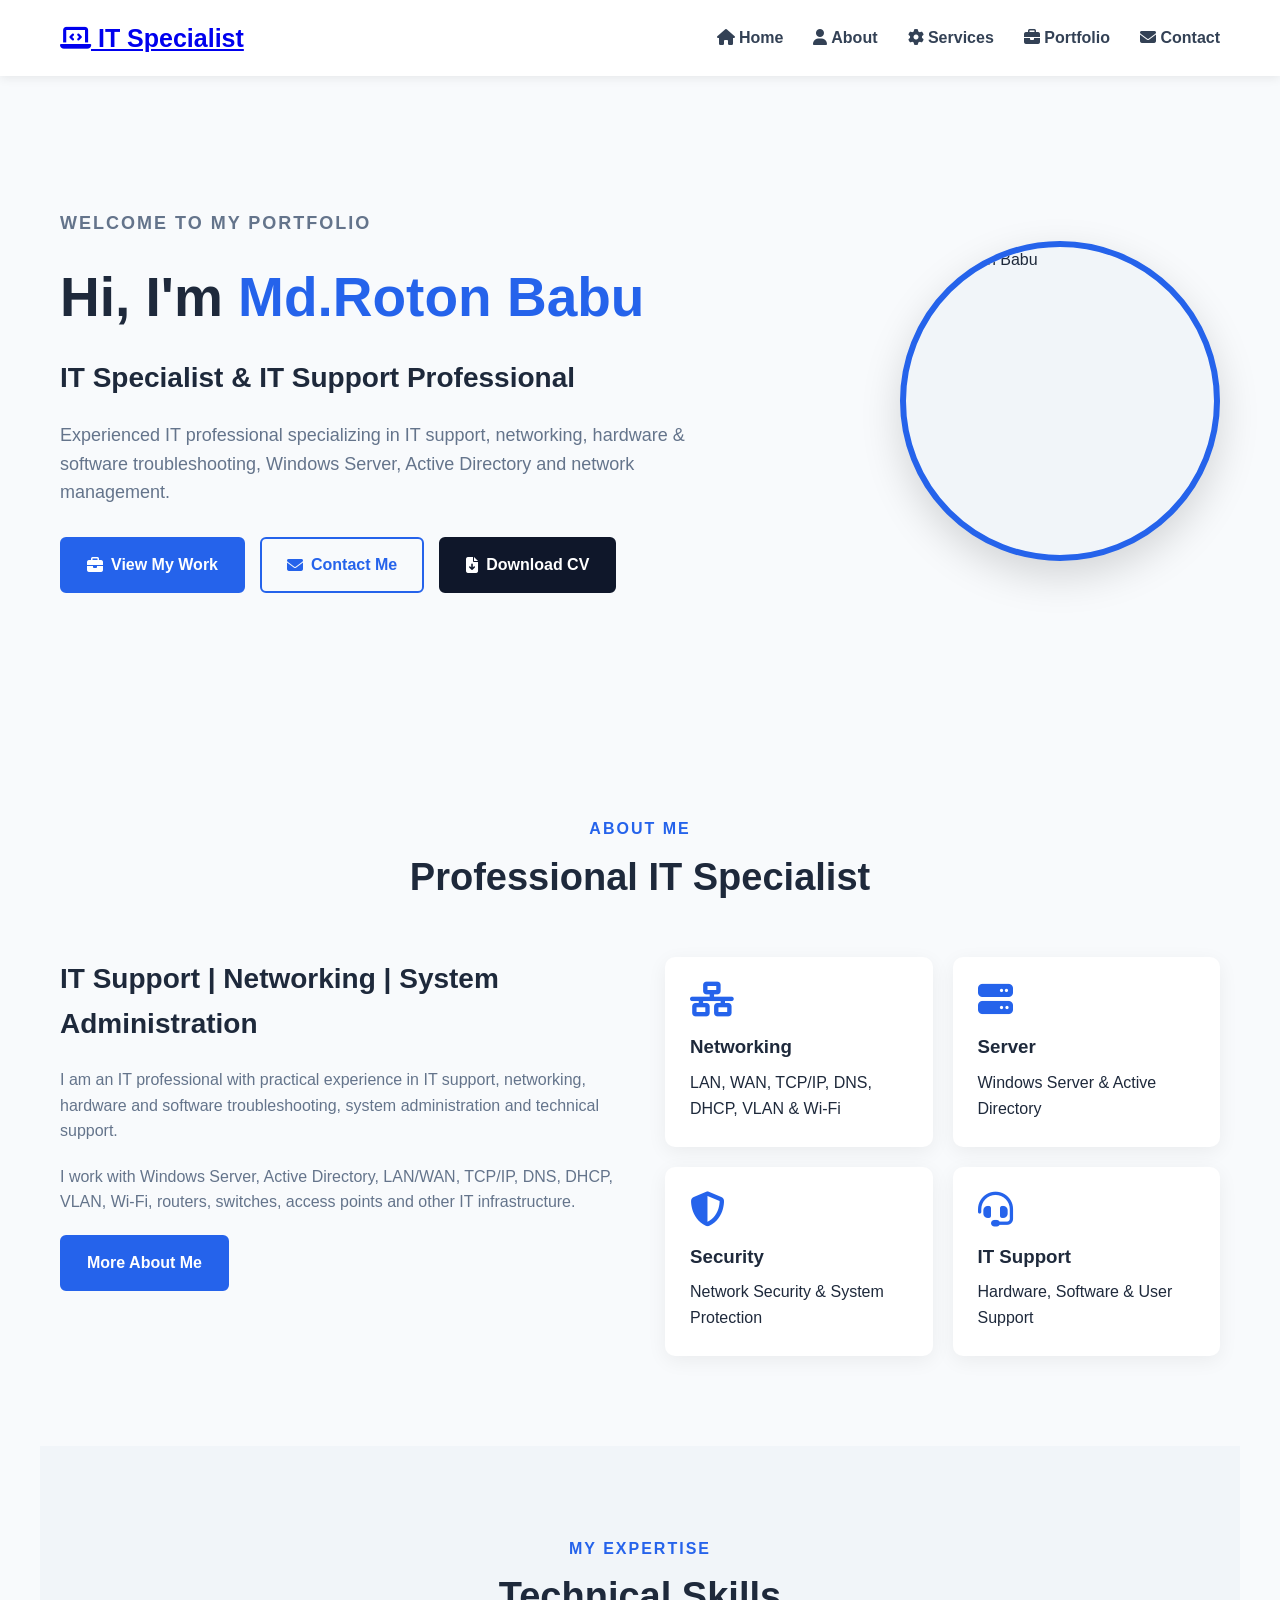
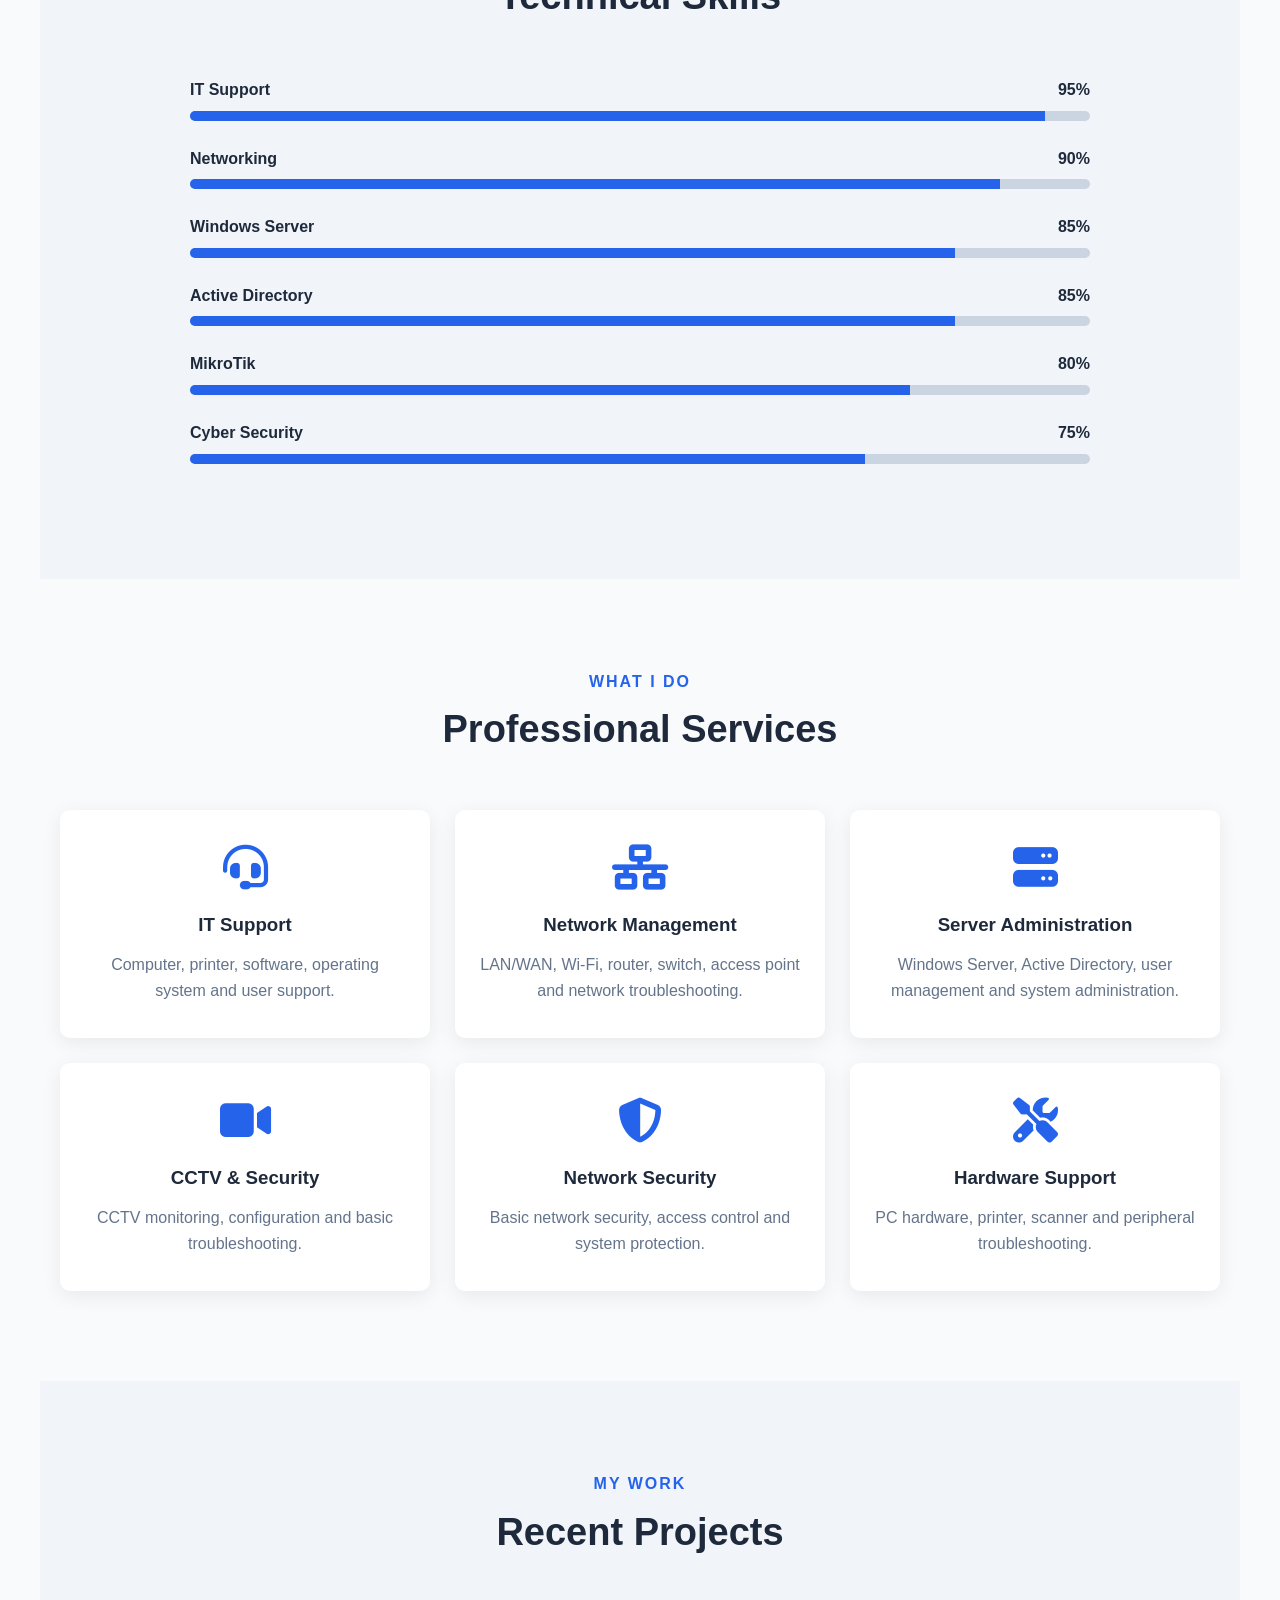
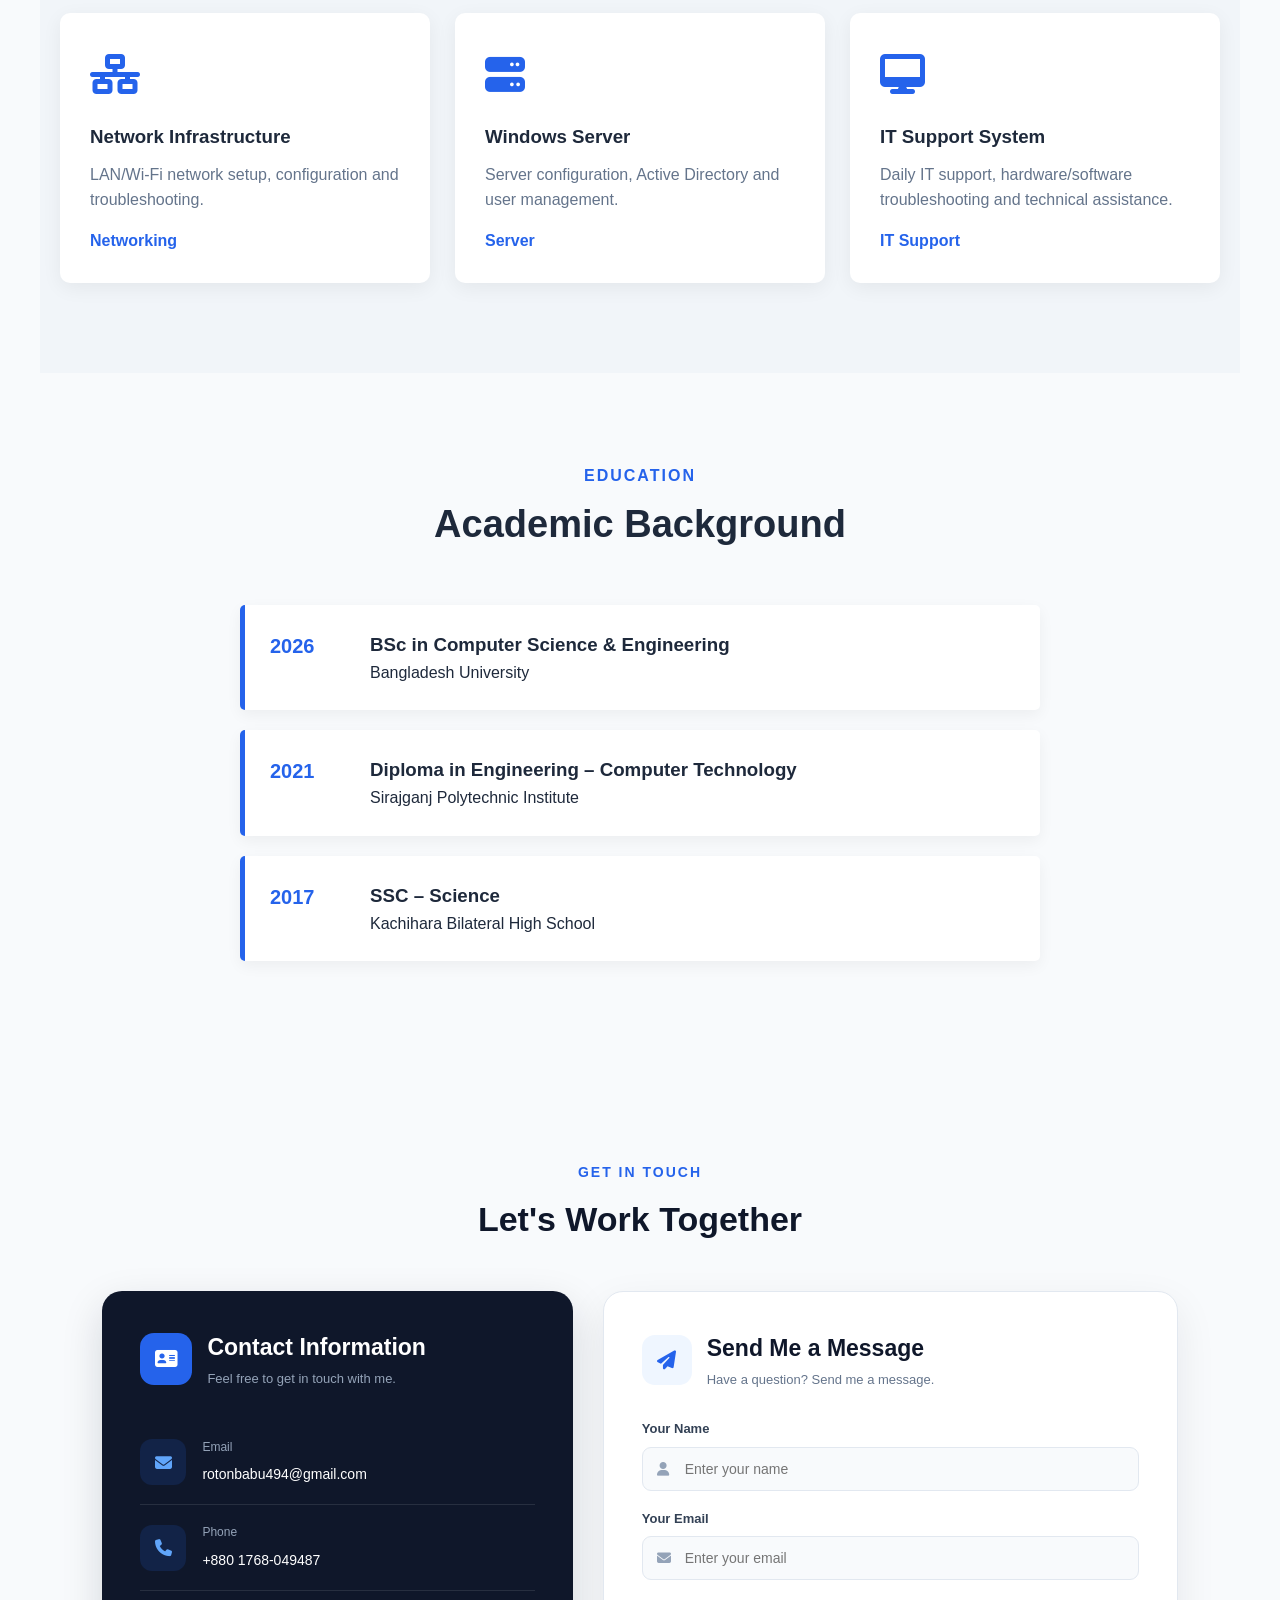
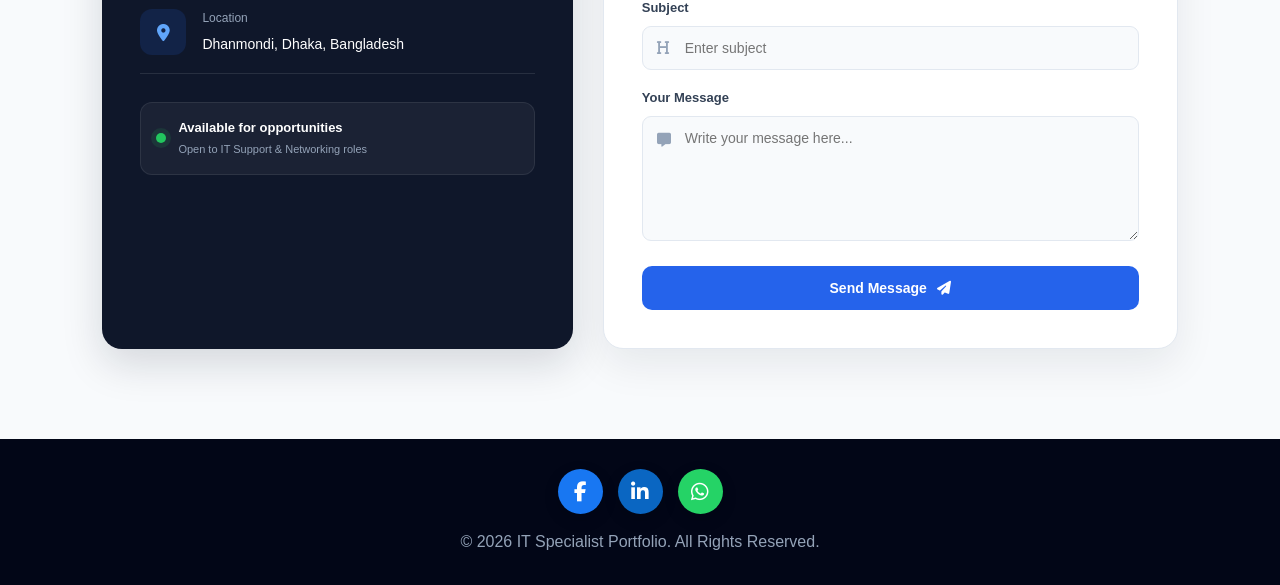
==== index.html @ 45f17847 "Add files via upload" ====
<!DOCTYPE html>
<html lang="en">
<head>
    <meta charset="UTF-8">
    <meta name="viewport" content="width=device-width, initial-scale=1.0">

    <title>IT Specialist | IT Support & Network Professional</title>

    <link rel="stylesheet" href="style.css">

    <link rel="stylesheet"
          href="https://cdnjs.cloudflare.com/ajax/libs/font-awesome/6.5.2/css/all.min.css">
</head>

<body>

<!-- ================= HEADER ================= -->
<!-- ================= NAVBAR ================= -->

<header class="header">

    <nav class="navbar">

        <!-- Logo -->
        <div class="logo">
            <a href="index.html">
                <i class="fa-solid fa-laptop-code"></i>
                IT Specialist
            </a>
        </div>


        <!-- Mobile Menu Icon -->
        <div class="menu-icon">
            <i class="fa-solid fa-bars"></i>
        </div>


        <!-- Navigation Menu -->
        <ul class="nav-links">

            <!-- Home -->
            <li>
                <a href="index.html">
                    <i class="fa-solid fa-house"></i>
                    Home
                </a>
            </li>


            <!-- About -->
            <li>
                <a href="about.html">
                    <i class="fa-solid fa-user"></i>
                    About
                </a>
            </li>


            <!-- Services -->
            <li>
                <a href="services.html">
                    <i class="fa-solid fa-gear"></i>
                    Services
                </a>
            </li>


            <!-- Portfolio -->
            <li>
                <a href="portfolio.html">
                    <i class="fa-solid fa-briefcase"></i>
                    Portfolio
                </a>
            </li>


            <!-- ⭐ CONTACT — এই জায়গায় বসবে ⭐ -->
            <li>
                <a href="contact.html">
                    <i class="fa-solid fa-envelope"></i>
                    Contact
                </a>
            </li>

        </ul>

    </nav>

</header>

<!-- ================= HERO ================= -->

<section class="hero">

    <div class="hero-content">

        <p class="small-title">WELCOME TO MY PORTFOLIO</p>

        <h1>
            Hi, I'm <span>Md.Roton Babu</span>
        </h1>

        <h2>IT Specialist & IT Support Professional</h2>

        <p>
            Experienced IT professional specializing in IT support,
            networking, hardware & software troubleshooting,
            Windows Server, Active Directory and network management.
        </p>

    
<div class="hero-buttons">

    <!-- View Work -->
    <a href="portfolio.html" class="btn">
        <i class="fa-solid fa-briefcase"></i>
        View My Work
    </a>

    <!-- Contact -->
    <a href="contact.html" class="btn btn-outline">
        <i class="fa-solid fa-envelope"></i>
        Contact Me
    </a>

    <!-- Download CV -->
    <a href="Roton-Babu-CV.pdf"
       class="btn cv-btn"
       download>
        <i class="fa-solid fa-file-arrow-down"></i>
        Download CV
    </a>

</div>


    </div>


    <div class="hero-image">

    <div class="profile-circle">

        <img src="images/profile.jpg"
             alt="Md. Roton Babu">

    </div>

</div>

</section>


<!-- ================= ABOUT ================= -->

<section class="section">

    <div class="section-title">
        <p>ABOUT ME</p>
        <h2>Professional IT Specialist</h2>
    </div>


    <div class="about-container">

        <div class="about-text">

            <h3>IT Support | Networking | System Administration</h3>

            <p>
                I am an IT professional with practical experience in
                IT support, networking, hardware and software
                troubleshooting, system administration and technical
                support.
            </p>

            <p>
                I work with Windows Server, Active Directory,
                LAN/WAN, TCP/IP, DNS, DHCP, VLAN, Wi-Fi,
                routers, switches, access points and other IT
                infrastructure.
            </p>

            <a href="about.html" class="btn">
                More About Me
            </a>

        </div>


        <div class="about-cards">

            <div class="info-card">
                <i class="fas fa-network-wired"></i>
                <h3>Networking</h3>
                <p>LAN, WAN, TCP/IP, DNS, DHCP, VLAN & Wi-Fi</p>
            </div>

            <div class="info-card">
                <i class="fas fa-server"></i>
                <h3>Server</h3>
                <p>Windows Server & Active Directory</p>
            </div>

            <div class="info-card">
                <i class="fas fa-shield-halved"></i>
                <h3>Security</h3>
                <p>Network Security & System Protection</p>
            </div>

            <div class="info-card">
                <i class="fas fa-headset"></i>
                <h3>IT Support</h3>
                <p>Hardware, Software & User Support</p>
            </div>

        </div>

    </div>

</section>


<!-- ================= SKILLS ================= -->

<section class="section skills-section">

    <div class="section-title">
        <p>MY EXPERTISE</p>
        <h2>Technical Skills</h2>
    </div>


    <div class="skills-container">

        <div class="skill">
            <div class="skill-title">
                <span>IT Support</span>
                <span>95%</span>
            </div>

            <div class="skill-bar">
                <div class="skill-progress" style="width:95%"></div>
            </div>
        </div>


        <div class="skill">
            <div class="skill-title">
                <span>Networking</span>
                <span>90%</span>
            </div>

            <div class="skill-bar">
                <div class="skill-progress" style="width:90%"></div>
            </div>
        </div>


        <div class="skill">
            <div class="skill-title">
                <span>Windows Server</span>
                <span>85%</span>
            </div>

            <div class="skill-bar">
                <div class="skill-progress" style="width:85%"></div>
            </div>
        </div>


        <div class="skill">
            <div class="skill-title">
                <span>Active Directory</span>
                <span>85%</span>
            </div>

            <div class="skill-bar">
                <div class="skill-progress" style="width:85%"></div>
            </div>
        </div>


        <div class="skill">
            <div class="skill-title">
                <span>MikroTik</span>
                <span>80%</span>
            </div>

            <div class="skill-bar">
                <div class="skill-progress" style="width:80%"></div>
            </div>
        </div>


        <div class="skill">
            <div class="skill-title">
                <span>Cyber Security</span>
                <span>75%</span>
            </div>

            <div class="skill-bar">
                <div class="skill-progress" style="width:75%"></div>
            </div>
        </div>

    </div>

</section>


<!-- ================= SERVICES ================= -->

<section class="section">

    <div class="section-title">
        <p>WHAT I DO</p>
        <h2>Professional Services</h2>
    </div>


    <div class="services-grid">

        <div class="service-card">

            <i class="fas fa-headset"></i>

            <h3>IT Support</h3>

            <p>
                Computer, printer, software, operating system
                and user support.
            </p>

        </div>


        <div class="service-card">

            <i class="fas fa-network-wired"></i>

            <h3>Network Management</h3>

            <p>
                LAN/WAN, Wi-Fi, router, switch, access point
                and network troubleshooting.
            </p>

        </div>


        <div class="service-card">

            <i class="fas fa-server"></i>

            <h3>Server Administration</h3>

            <p>
                Windows Server, Active Directory, user
                management and system administration.
            </p>

        </div>


        <div class="service-card">

            <i class="fas fa-video"></i>

            <h3>CCTV & Security</h3>

            <p>
                CCTV monitoring, configuration and basic
                troubleshooting.
            </p>

        </div>


        <div class="service-card">

            <i class="fas fa-shield-halved"></i>

            <h3>Network Security</h3>

            <p>
                Basic network security, access control and
                system protection.
            </p>

        </div>


        <div class="service-card">

            <i class="fas fa-tools"></i>

            <h3>Hardware Support</h3>

            <p>
                PC hardware, printer, scanner and peripheral
                troubleshooting.
            </p>

        </div>

    </div>

</section>


<!-- ================= PROJECTS ================= -->

<section class="section project-section">

    <div class="section-title">
        <p>MY WORK</p>
        <h2>Recent Projects</h2>
    </div>


    <div class="project-grid">

        <div class="project-card">

            <div class="project-icon">
                <i class="fas fa-network-wired"></i>
            </div>

            <h3>Network Infrastructure</h3>

            <p>
                LAN/Wi-Fi network setup, configuration and
                troubleshooting.
            </p>

            <span>Networking</span>

        </div>


        <div class="project-card">

            <div class="project-icon">
                <i class="fas fa-server"></i>
            </div>

            <h3>Windows Server</h3>

            <p>
                Server configuration, Active Directory and
                user management.
            </p>

            <span>Server</span>

        </div>


        <div class="project-card">

            <div class="project-icon">
                <i class="fas fa-desktop"></i>
            </div>

            <h3>IT Support System</h3>

            <p>
                Daily IT support, hardware/software troubleshooting
                and technical assistance.
            </p>

            <span>IT Support</span>

        </div>

    </div>

</section>


<!-- ================= EDUCATION ================= -->

<section class="section">

    <div class="section-title">
        <p>EDUCATION</p>
        <h2>Academic Background</h2>
    </div>


    <div class="education">

        <div class="education-item">

            <div class="education-year">
                2026
            </div>

            <div>
                <h3>BSc in Computer Science & Engineering</h3>

                <p>
                    Bangladesh University
                </p>
            </div>

        </div>


        <div class="education-item">

            <div class="education-year">
                2021
            </div>

            <div>
                <h3>Diploma in Engineering – Computer Technology</h3>

                <p>
                    Sirajganj Polytechnic Institute
                </p>

            </div>

        </div>


        <div class="education-item">

            <div class="education-year">
                2017
            </div>

            <div>

                <h3>SSC – Science</h3>

                <p>
                    Kachihara Bilateral High School
                </p>

            </div>

        </div>

    </div>

</section>


<!-- ================= CONTACT ================= -->

<section class="contact-section" id="contact">

    <div class="section-title">
        <p>GET IN TOUCH</p>
        <h2>Let's Work Together</h2>
    </div>


    <div class="contact-container">


        <!-- ================= CONTACT INFORMATION ================= -->

        <div class="contact-info">

            <div class="contact-heading">
                <span class="contact-badge">
                    <i class="fas fa-address-card"></i>
                </span>

                <div>
                    <h3>Contact Information</h3>
                    <p>Feel free to get in touch with me.</p>
                </div>
            </div>


            <!-- Email -->

            <div class="contact-item">

                <div class="contact-icon">
                    <i class="fas fa-envelope"></i>
                </div>

                <div class="contact-details">
                    <span>Email</span>

                    <a href="mailto:rotonbabu494@gmail.com">
                        rotonbabu494@gmail.com
                    </a>
                </div>

            </div>


            <!-- Phone -->

            <div class="contact-item">

                <div class="contact-icon">
                    <i class="fas fa-phone"></i>
                </div>

                <div class="contact-details">
                    <span>Phone</span>

                    <a href="tel:+8801768049487">
                        +880 1768-049487
                    </a>
                </div>

            </div>


            <!-- Location -->

            <div class="contact-item">

                <div class="contact-icon">
                    <i class="fas fa-location-dot"></i>
                </div>

                <div class="contact-details">
                    <span>Location</span>

                    <p>Dhanmondi, Dhaka, Bangladesh</p>
                </div>

            </div>


            <!-- Availability -->

            <div class="availability">

                <span class="status-dot"></span>

                <div>
                    <strong>Available for opportunities</strong>
                    <p>Open to IT Support & Networking roles</p>
                </div>

            </div>

        </div>



        <!-- ================= SEND MESSAGE ================= -->

        <form class="contact-form">

            <div class="form-heading">

                <span class="form-icon">
                    <i class="fas fa-paper-plane"></i>
                </span>

                <div>
                    <h3>Send Me a Message</h3>
                    <p>Have a question? Send me a message.</p>
                </div>

            </div>


            <!-- Name -->

            <div class="form-group">

                <label for="contact-name">
                    Your Name
                </label>

                <div class="input-wrapper">

                    <i class="fas fa-user"></i>

                    <input
                        type="text"
                        id="contact-name"
                        name="name"
                        placeholder="Enter your name"
                        required>

                </div>

            </div>


            <!-- Email -->

            <div class="form-group">

                <label for="contact-email">
                    Your Email
                </label>

                <div class="input-wrapper">

                    <i class="fas fa-envelope"></i>

                    <input
                        type="email"
                        id="contact-email"
                        name="email"
                        placeholder="Enter your email"
                        required>

                </div>

            </div>


            <!-- Subject -->

            <div class="form-group">

                <label for="contact-subject">
                    Subject
                </label>

                <div class="input-wrapper">

                    <i class="fas fa-heading"></i>

                    <input
                        type="text"
                        id="contact-subject"
                        name="subject"
                        placeholder="Enter subject">

                </div>

            </div>


            <!-- Message -->

            <div class="form-group">

                <label for="contact-message">
                    Your Message
                </label>

                <div class="textarea-wrapper">

                    <i class="fas fa-message"></i>

                    <textarea
                        id="contact-message"
                        name="message"
                        rows="5"
                        placeholder="Write your message here..."
                        required></textarea>

                </div>

            </div>


            <!-- Button -->

            <button type="submit" class="contact-send-btn">

                <span>Send Message</span>

                <i class="fas fa-paper-plane"></i>

            </button>

        </form>

    </div>

</section>


<!-- ================= FOOTER ================= -->

<footer>

<!-- ================= SOCIAL LINKS ================= -->

<div class="social-links">

    <!-- Facebook -->
    <a href="https://www.facebook.com/roton.rotonrana.1/"
       target="_blank"
       rel="noopener noreferrer"
       aria-label="Facebook">
        <i class="fab fa-facebook-f"></i>
    </a>

    <!-- LinkedIn -->
    <a href="https://www.linkedin.com/in/md-roton-babu-962787268/"
       target="_blank"
       rel="noopener noreferrer"
       aria-label="LinkedIn">
        <i class="fab fa-linkedin-in"></i>
    </a>

    <!-- WhatsApp -->
    <a href="https://wa.me/8801768049487"
       target="_blank"
       rel="noopener noreferrer"
       aria-label="WhatsApp">
        <i class="fab fa-whatsapp"></i>
    </a>

</div>


    <p>
        © 2026 IT Specialist Portfolio. All Rights Reserved.
    </p>

</footer>


<script src="script.js"></script>

</body>
</html>
---- style.css ----
/* =====================================================
   GLOBAL RESET
===================================================== */

* {
    margin: 0;
    padding: 0;
    box-sizing: border-box;
}

html {
    scroll-behavior: smooth;
}

body {
    font-family: Arial, Helvetica, sans-serif;
    background: #f8fafc;
    color: #1e293b;
    line-height: 1.6;
}

a {
    transition: 0.3s ease;
}

img {
    max-width: 100%;
}


/* =====================================================
   NAVBAR
===================================================== */

header {
    background: #ffffff;
    box-shadow: 0 2px 10px rgba(0, 0, 0, 0.08);
    position: sticky;
    top: 0;
    z-index: 1000;
}

.navbar {
    max-width: 1200px;
    margin: auto;
    padding: 18px 20px;

    display: flex;
    align-items: center;
    justify-content: space-between;
}

.logo {
    font-size: 25px;
    font-weight: bold;
}

.logo span {
    color: #2563eb;
}

.nav-links {
    display: flex;
    list-style: none;
    gap: 30px;
}

.nav-links a {
    text-decoration: none;
    color: #334155;
    font-weight: 600;
}

.nav-links a:hover {
    color: #2563eb;
}

.menu-icon {
    display: none;
    font-size: 25px;
    cursor: pointer;
}


/* =====================================================
   HERO
===================================================== */

.hero {
    max-width: 1200px;
    margin: auto;
    min-height: 650px;

    padding: 80px 20px;

    display: flex;
    align-items: center;
    justify-content: space-between;
    gap: 50px;
}

.hero-content {
    max-width: 650px;
}

.small-title {
    color: #2563eb;
    font-weight: bold;
    letter-spacing: 2px;
}

.hero h1 {
    font-size: 55px;
    margin: 15px 0;
}

.hero h1 span {
    color: #2563eb;
}

.hero h2 {
    font-size: 28px;
    margin-bottom: 20px;
}

.hero p {
    color: #64748b;
    font-size: 18px;
}

.hero-buttons {
    margin-top: 30px;

    display: flex;
    flex-wrap: wrap;
    gap: 15px;
}

.btn {
    display: inline-flex;
    align-items: center;
    justify-content: center;
    gap: 8px;

    padding: 13px 25px;

    background: #2563eb;
    color: #ffffff;

    text-decoration: none;
    border-radius: 6px;

    border: 2px solid #2563eb;
    cursor: pointer;

    font-weight: bold;
    transition: 0.3s;
}

.btn:hover {
    background: #1d4ed8;
    border-color: #1d4ed8;
    color: #ffffff;
    transform: translateY(-2px);
}

.btn-outline {
    background: transparent;
    border: 2px solid #2563eb;
    color: #2563eb;
}

.btn-outline:hover {
    background: #2563eb;
    color: #ffffff;
}


/* =====================================================
   HERO PROFILE PHOTO
===================================================== */

.hero-image {
    display: flex;
    justify-content: center;
    align-items: center;
}

.profile-circle {
    width: 320px;
    height: 320px;

    border-radius: 50%;
    overflow: hidden;

    border: 6px solid #2563eb;

    box-shadow: 0 15px 40px rgba(0, 0, 0, 0.15);

    background: #f1f5f9;
}

.profile-circle img {
    width: 100%;
    height: 100%;

    object-fit: cover;
    display: block;
}


/* =====================================================
   COMMON SECTION
===================================================== */

.section {
    max-width: 1200px;
    margin: auto;
    padding: 90px 20px;
}

.section-title {
    text-align: center;
    margin-bottom: 50px;
}

.section-title p {
    color: #2563eb;
    font-weight: bold;
    letter-spacing: 2px;
}

.section-title h2 {
    font-size: 38px;
    margin-top: 5px;
}


/* =====================================================
   ABOUT
===================================================== */

.about-container {
    display: grid;
    grid-template-columns: 1fr 1fr;
    gap: 50px;
}

.about-text h3 {
    font-size: 28px;
    margin-bottom: 20px;
}

.about-text h2 {
    font-size: 36px;
    margin: 10px 0 20px;
}

.about-text p {
    color: #64748b;
    margin-bottom: 20px;
}

.about-text strong {
    color: #2563eb;
}

.about-label {
    color: #2563eb;
    font-weight: bold;
    letter-spacing: 2px;
}

.about-cards {
    display: grid;
    grid-template-columns: 1fr 1fr;
    gap: 20px;
}

.info-card {
    background: #ffffff;
    padding: 25px;

    border-radius: 10px;

    box-shadow: 0 5px 20px rgba(0, 0, 0, 0.06);

    transition: 0.3s;
}

.info-card:hover {
    transform: translateY(-5px);
}

.info-card i {
    font-size: 35px;
    color: #2563eb;
    margin-bottom: 15px;
}

.info-card h3 {
    margin-bottom: 8px;
}


/* =====================================================
   SKILLS
===================================================== */

.skills-section {
    background: #f1f5f9;
}

.skills-container {
    max-width: 900px;
    margin: auto;
}

.skill {
    margin-bottom: 25px;
}

.skill-title {
    display: flex;
    justify-content: space-between;
    margin-bottom: 8px;
    font-weight: bold;
}

.skill-bar {
    height: 10px;
    background: #cbd5e1;
    border-radius: 10px;
    overflow: hidden;
}

.skill-progress {
    height: 100%;
    background: #2563eb;
}


/* =====================================================
   SERVICES
===================================================== */

.services-grid {
    display: grid;
    grid-template-columns: repeat(3, 1fr);
    gap: 25px;
}

.service-card {
    background: #ffffff;
    padding: 35px 25px;

    text-align: center;

    border-radius: 10px;

    box-shadow: 0 5px 20px rgba(0, 0, 0, 0.07);

    transition: 0.3s;
}

.service-card:hover {
    transform: translateY(-8px);
}

.service-card i {
    font-size: 45px;
    color: #2563eb;
    margin-bottom: 20px;
}

.service-card h3 {
    margin-bottom: 12px;
}

.service-card p {
    color: #64748b;
}


/* =====================================================
   SERVICES PAGE
===================================================== */

.services-intro {
    max-width: 800px;
    margin: -20px auto 0;
    text-align: center;
}

.services-intro p {
    color: #64748b;
    font-size: 17px;
    line-height: 1.8;
}

.services-page-section {
    padding-top: 20px;
}

.services-page-section .service-card {
    position: relative;

    background: #ffffff;

    padding: 35px 30px;

    border-radius: 12px;

    text-align: left;

    box-shadow: 0 5px 25px rgba(0, 0, 0, 0.07);

    border: 1px solid #e2e8f0;

    transition: all 0.3s ease;

    overflow: hidden;
}

.services-page-section .service-card:hover {
    transform: translateY(-8px);

    box-shadow: 0 15px 35px rgba(0, 0, 0, 0.12);

    border-color: #2563eb;
}

.service-number {
    position: absolute;

    top: 15px;
    right: 20px;

    font-size: 14px;
    font-weight: bold;

    color: #cbd5e1;
}

.services-page-section .service-card > i {
    display: inline-flex;

    align-items: center;
    justify-content: center;

    width: 65px;
    height: 65px;

    background: #dbeafe;
    color: #2563eb;

    border-radius: 10px;

    font-size: 30px;

    margin-bottom: 20px;
}

.services-page-section .service-card h3 {
    font-size: 23px;
    margin-bottom: 12px;
    color: #1e293b;
}

.services-page-section .service-card p {
    color: #64748b;
    line-height: 1.7;
    margin-bottom: 20px;
}

.services-page-section .service-card ul {
    list-style: none;
    padding: 0;
    margin: 0;
}

.services-page-section .service-card li {
    position: relative;

    padding-left: 22px;
    margin-bottom: 9px;

    color: #475569;
    font-size: 15px;
}

.services-page-section .service-card li::before {
    content: "✓";

    position: absolute;
    left: 0;

    color: #2563eb;
    font-weight: bold;
}


/* =====================================================
   SERVICE CTA
===================================================== */

.service-cta {
    background: #0f172a;
    color: #ffffff;

    text-align: center;

    padding: 80px 20px;
}

.service-cta p {
    color: #60a5fa;

    font-weight: bold;
    letter-spacing: 2px;

    margin-bottom: 10px;
}

.service-cta h2 {
    font-size: 38px;
    margin-bottom: 10px;
}

.service-cta span {
    color: #cbd5e1;
    font-size: 17px;
}


/* =====================================================
   PROJECT
===================================================== */

.project-section {
    background: #f1f5f9;
}

.project-grid {
    display: grid;
    grid-template-columns: repeat(3, 1fr);
    gap: 25px;
}

.project-card {
    background: #ffffff;
    padding: 30px;

    border-radius: 10px;

    box-shadow: 0 5px 20px rgba(0, 0, 0, 0.06);

    transition: 0.3s;
}

.project-card:hover {
    transform: translateY(-5px);
}

.project-icon {
    font-size: 40px;
    color: #2563eb;
    margin-bottom: 15px;
}

.project-card h3 {
    margin-bottom: 10px;
}

.project-card p {
    color: #64748b;
    margin-bottom: 15px;
}

.project-card span {
    color: #2563eb;
    font-weight: bold;
}


/* =====================================================
   EDUCATION
===================================================== */

.education {
    max-width: 800px;
    margin: auto;
}

.education-item {
    display: flex;
    gap: 30px;

    padding: 25px;

    background: #ffffff;

    margin-bottom: 20px;

    border-left: 5px solid #2563eb;

    box-shadow: 0 5px 15px rgba(0, 0, 0, 0.05);

    border-radius: 5px;
}

.education-year {
    color: #2563eb;

    font-size: 20px;
    font-weight: bold;

    min-width: 70px;
}


/* =====================================================
   PAGE HEADER
===================================================== */

.page-header {
    background: #0f172a;
    color: #ffffff;

    padding: 80px 20px;

    text-align: center;
}

.page-header p {
    color: #60a5fa;

    font-weight: bold;

    letter-spacing: 2px;

    margin-bottom: 10px;
}

.page-header h1 {
    font-size: 50px;
    margin-bottom: 10px;
}

.page-header span {
    color: #cbd5e1;
    font-size: 18px;
}


/* =====================================================
   PROFILE CARD
===================================================== */

.profile-card {
    background: #ffffff;

    padding: 35px 30px;

    border-radius: 12px;

    text-align: center;

    box-shadow: 0 5px 25px rgba(0, 0, 0, 0.08);

    display: flex;
    flex-direction: column;
    align-items: center;
    justify-content: center;
}

.profile-photo {
    width: 170px;
    height: 170px;

    margin: 0 auto 20px;

    border-radius: 50%;

    overflow: hidden;

    border: 5px solid #2563eb;

    box-shadow: 0 10px 30px rgba(0, 0, 0, 0.15);
}

.profile-photo img {
    width: 100%;
    height: 100%;

    object-fit: cover;

    display: block;
}

.profile-card h3 {
    font-size: 26px;
    margin-bottom: 8px;
}

.profile-card p {
    color: #64748b;
}

.profile-designation {
    color: #2563eb !important;
    font-weight: 600;
    margin-bottom: 5px;
}

.profile-details {
    margin-top: 25px;
    text-align: left;
    width: 100%;
}

.profile-detail-item {
    display: flex;

    align-items: center;

    gap: 12px;

    margin-bottom: 15px;

    font-size: 14px;
}

.profile-detail-item i {
    width: 25px;

    color: #2563eb;

    font-size: 16px;
}

.profile-btn {
    display: inline-flex;

    align-items: center;

    gap: 8px;

    margin-top: 15px;
}


/* =====================================================
   CAREER SNAPSHOT
===================================================== */

.snapshot-grid {
    max-width: 1100px;

    margin: auto;

    display: grid;

    grid-template-columns: repeat(4, 1fr);

    gap: 20px;
}

.snapshot-card {
    background: #ffffff;

    padding: 30px 20px;

    border-radius: 10px;

    text-align: center;

    box-shadow: 0 5px 20px rgba(0, 0, 0, 0.06);

    transition: 0.3s;
}

.snapshot-card:hover {
    transform: translateY(-7px);
}

.snapshot-card i {
    font-size: 40px;

    color: #2563eb;

    margin-bottom: 15px;
}

.snapshot-card h3 {
    margin-bottom: 10px;
}

.snapshot-card p {
    color: #64748b;

    font-size: 15px;
}


/* =====================================================
   EXPERIENCE
===================================================== */

.experience-container {
    max-width: 900px;
    margin: auto;
}

.experience-card {
    background: #ffffff;

    padding: 35px;

    border-radius: 10px;

    display: flex;

    gap: 25px;

    box-shadow: 0 5px 20px rgba(0, 0, 0, 0.06);

    border-left: 5px solid #2563eb;
}

.experience-icon {
    min-width: 60px;

    height: 60px;

    background: #dbeafe;

    border-radius: 50%;

    display: flex;

    align-items: center;

    justify-content: center;
}

.experience-icon i {
    color: #2563eb;

    font-size: 25px;
}

.experience-content h3 {
    font-size: 25px;

    margin-bottom: 5px;
}

.experience-content h4 {
    color: #2563eb;

    margin-bottom: 5px;
}

.experience-content span {
    color: #64748b;

    font-size: 14px;
}

.experience-content ul {
    margin-top: 20px;

    padding-left: 20px;
}

.experience-content li {
    margin-bottom: 8px;

    color: #475569;
}


/* =====================================================
   PORTFOLIO PAGE
===================================================== */

.portfolio-intro {
    max-width: 800px;

    margin: -20px auto 0;

    text-align: center;
}

.portfolio-intro p {
    color: #64748b;

    font-size: 17px;

    line-height: 1.8;
}

.portfolio-grid {
    max-width: 1200px;

    margin: 0 auto;

    display: grid;

    grid-template-columns: repeat(3, 1fr);

    gap: 25px;
}

.portfolio-card {
    background: #ffffff;

    border-radius: 12px;

    overflow: hidden;

    border: 1px solid #e2e8f0;

    box-shadow: 0 5px 20px rgba(0, 0, 0, 0.06);

    transition: all 0.3s ease;
}

.portfolio-card:hover {
    transform: translateY(-8px);

    box-shadow: 0 15px 35px rgba(0, 0, 0, 0.12);
}

.portfolio-image {
    height: 190px;

    display: flex;

    align-items: center;

    justify-content: center;

    flex-direction: column;

    position: relative;

    background: #dbeafe;
}

.portfolio-image i {
    font-size: 65px;

    color: #2563eb;

    margin-bottom: 12px;
}

.portfolio-image span {
    background: #2563eb;

    color: #ffffff;

    padding: 6px 12px;

    border-radius: 20px;

    font-size: 12px;

    font-weight: bold;

    letter-spacing: 1px;
}


/* Portfolio Backgrounds */

.network-image {
    background: #dbeafe;
}

.server-image {
    background: #e0f2fe;
}

.ad-image {
    background: #ede9fe;
}

.wifi-image {
    background: #dcfce7;
}

.cctv-image {
    background: #fee2e2;
}

.support-image {
    background: #fef3c7;
}

.mikrotik-image {
    background: #cffafe;
}

.printer-image {
    background: #f1f5f9;
}

.email-image {
    background: #fce7f3;
}


/* Portfolio Content */

.portfolio-content {
    padding: 25px;
}

.portfolio-category {
    color: #2563eb;

    font-size: 13px;

    font-weight: bold;

    text-transform: uppercase;

    letter-spacing: 1px;

    margin-bottom: 8px;
}

.portfolio-content h3 {
    font-size: 21px;

    color: #1e293b;

    margin-bottom: 12px;

    line-height: 1.4;
}

.portfolio-content p {
    color: #64748b;

    font-size: 15px;

    line-height: 1.7;

    margin-bottom: 18px;
}

.portfolio-tags {
    display: flex;

    flex-wrap: wrap;

    gap: 7px;

    margin-bottom: 20px;
}

.portfolio-tags span {
    background: #eff6ff;

    color: #2563eb;

    padding: 5px 9px;

    border-radius: 5px;

    font-size: 12px;

    font-weight: 600;
}

.project-btn {
    display: inline-flex;

    align-items: center;

    gap: 8px;

    color: #2563eb;

    text-decoration: none;

    font-weight: bold;

    font-size: 14px;

    transition: 0.3s;
}

.project-btn:hover {
    color: #1d4ed8;

    gap: 12px;
}


/* =====================================================
   TECHNOLOGY
===================================================== */

.technology-section {
    background: #f1f5f9;
}

.technology-grid {
    max-width: 1000px;

    margin: auto;

    display: grid;

    grid-template-columns: repeat(4, 1fr);

    gap: 20px;
}

.technology-item {
    background: #ffffff;

    padding: 25px 15px;

    border-radius: 10px;

    display: flex;

    flex-direction: column;

    align-items: center;

    justify-content: center;

    gap: 12px;

    box-shadow: 0 5px 15px rgba(0, 0, 0, 0.05);

    transition: 0.3s;
}

.technology-item:hover {
    transform: translateY(-5px);
}

.technology-item i {
    font-size: 35px;

    color: #2563eb;
}

.technology-item span {
    color: #475569;

    font-size: 14px;

    font-weight: 600;

    text-align: center;
}


/* =====================================================
   CONTACT PAGE
===================================================== */

.contact-page {
    padding: 80px 0;

    background: #f8fafc;
}

.contact-wrapper {
    max-width: 1100px;

    margin: auto;

    display: grid;

    grid-template-columns: 1fr 1.2fr;

    gap: 50px;

    align-items: start;
}


/* Contact Info */

.contact-page .contact-info {
    background: #ffffff;

    padding: 40px;

    border-radius: 15px;

    box-shadow: 0 10px 30px rgba(0, 0, 0, 0.08);
}

.contact-page .contact-info h2,
.contact-page .contact-form h2 {
    font-size: 30px;

    margin-bottom: 15px;

    color: #1e293b;
}

.contact-intro {
    color: #64748b;

    line-height: 1.8;

    margin-bottom: 30px;
}

.contact-page .contact-item {
    display: flex;

    align-items: center;

    gap: 20px;

    margin-bottom: 25px;
}

.contact-page .contact-icon {
    width: 55px;

    height: 55px;

    display: flex;

    align-items: center;

    justify-content: center;

    background: #2563eb;

    color: #ffffff;

    border-radius: 12px;

    font-size: 20px;

    flex-shrink: 0;
}

.contact-page .contact-item h3 {
    margin-bottom: 5px;

    color: #1e293b;

    font-size: 18px;
}

.contact-page .contact-item p {
    margin: 0;

    color: #64748b;
}


/* Contact Social */

.contact-social {
    margin-top: 35px;
}

.contact-social h3 {
    margin-bottom: 15px;

    color: #1e293b;
}


/* Contact Form */

.contact-page .contact-form {
    background: #ffffff;

    padding: 40px;

    border-radius: 15px;

    box-shadow: 0 10px 30px rgba(0, 0, 0, 0.08);
}

.contact-page .contact-form > p {
    color: #64748b;

    margin-bottom: 30px;

    line-height: 1.7;
}

.form-group {
    margin-bottom: 20px;
}

.form-group label {
    display: block;

    margin-bottom: 8px;

    font-weight: 600;

    color: #334155;
}

.form-group input,
.form-group textarea {
    width: 100%;

    padding: 13px 15px;

    border: 1px solid #dbe2ea;

    border-radius: 8px;

    font-size: 15px;

    font-family: inherit;

    outline: none;

    transition: 0.3s;
}

.form-group input:focus,
.form-group textarea:focus {
    border-color: #2563eb;

    box-shadow: 0 0 0 3px rgba(37, 99, 235, 0.1);
}

.form-group textarea {
    resize: vertical;
}


/* Contact Button */

.contact-btn {
    width: 100%;

    border: none;

    padding: 14px 20px;

    background: #2563eb;

    color: #ffffff;

    font-size: 16px;

    font-weight: 600;

    border-radius: 8px;

    cursor: pointer;

    transition: 0.3s;
}

.contact-btn i {
    margin-right: 8px;
}

.contact-btn:hover {
    background: #1d4ed8;

    transform: translateY(-2px);
}


/* Map */

.map-section {
    padding: 80px 0;

    background: #ffffff;
}

.map-box {
    overflow: hidden;

    border-radius: 15px;

    box-shadow: 0 10px 30px rgba(0, 0, 0, 0.08);
}


/* =====================================================
   HOME CONTACT SECTION
===================================================== */

.contact-section {
    padding: 90px 8%;

    background: #f8fafc;
}

.contact-section .contact-container {
    max-width: 1100px;

    margin: 45px auto 0;

    display: grid;

    grid-template-columns: 0.9fr 1.1fr;

    gap: 30px;
}


/* Contact Section Title */

.contact-section .section-title {
    text-align: center;

    margin-bottom: 20px;
}

.contact-section .section-title p {
    color: #2563eb;

    font-size: 14px;

    font-weight: 600;

    letter-spacing: 2px;

    margin-bottom: 8px;
}

.contact-section .section-title h2 {
    color: #0f172a !important;

    font-size: 34px;

    font-weight: 700;

    margin: 0;
}


/* Home Contact Info */

.contact-section .contact-info {
    background: #0f172a;

    color: #ffffff;

    padding: 38px;

    border-radius: 20px;

    box-shadow: 0 15px 40px rgba(15, 23, 42, 0.15);
}

.contact-heading {
    display: flex;

    align-items: center;

    gap: 15px;

    margin-bottom: 30px;
}

.contact-badge {
    width: 52px;

    height: 52px;

    display: flex;

    align-items: center;

    justify-content: center;

    background: #2563eb;

    border-radius: 14px;

    font-size: 20px;
}

.contact-heading h3 {
    margin: 0 0 3px;

    font-size: 23px;
}

.contact-heading p {
    margin: 0;

    color: #94a3b8;

    font-size: 13px;
}


/* Home Contact Items */

.contact-section .contact-item {
    display: flex;

    align-items: center;

    gap: 16px;

    padding: 18px 0;

    border-bottom: 1px solid rgba(255, 255, 255, 0.10);

    margin-bottom: 0;
}

.contact-section .contact-icon {
    width: 46px;

    height: 46px;

    min-width: 46px;

    display: flex;

    align-items: center;

    justify-content: center;

    background: rgba(37, 99, 235, 0.15);

    color: #60a5fa;

    border-radius: 12px;

    font-size: 17px;

    transition: 0.3s;
}

.contact-section .contact-item:hover .contact-icon {
    background: #2563eb;

    color: #ffffff;

    transform: translateY(-2px);
}

.contact-details span {
    display: block;

    color: #94a3b8;

    font-size: 12px;

    margin-bottom: 4px;
}

.contact-details a,
.contact-details p {
    margin: 0;

    color: #ffffff;

    font-size: 14px;

    text-decoration: none;
}

.contact-details a:hover {
    color: #60a5fa;
}


/* Availability */

.availability {
    display: flex;

    align-items: center;

    gap: 12px;

    margin-top: 28px;

    padding: 15px;

    background: rgba(255, 255, 255, 0.05);

    border: 1px solid rgba(255, 255, 255, 0.08);

    border-radius: 12px;
}

.status-dot {
    width: 10px;

    height: 10px;

    background: #22c55e;

    border-radius: 50%;

    box-shadow: 0 0 0 5px rgba(34, 197, 94, 0.12);
}

.availability strong {
    display: block;

    font-size: 13px;

    margin-bottom: 2px;
}

.availability p {
    margin: 0;

    color: #94a3b8;

    font-size: 11px;
}


/* Home Contact Form */

.contact-section .contact-form {
    background: #ffffff;

    padding: 38px;

    border-radius: 20px;

    border: 1px solid #e2e8f0;

    box-shadow: 0 15px 40px rgba(15, 23, 42, 0.08);
}

.form-heading {
    display: flex;

    align-items: center;

    gap: 15px;

    margin-bottom: 28px;
}

.form-icon {
    width: 50px;

    height: 50px;

    display: flex;

    align-items: center;

    justify-content: center;

    background: #eff6ff;

    color: #2563eb;

    border-radius: 13px;

    font-size: 19px;
}

.form-heading h3 {
    margin: 0 0 3px;

    color: #0f172a;

    font-size: 23px;
}

.form-heading p {
    margin: 0;

    color: #64748b;

    font-size: 13px;
}


/* Home Contact Form Groups */

.contact-section .form-group {
    margin-bottom: 18px;
}

.contact-section .form-group label {
    display: block;

    margin-bottom: 7px;

    color: #334155;

    font-size: 13px;

    font-weight: 600;
}

.input-wrapper,
.textarea-wrapper {
    position: relative;
}

.input-wrapper i,
.textarea-wrapper i {
    position: absolute;

    left: 15px;

    color: #94a3b8;

    font-size: 14px;
}

.input-wrapper i {
    top: 50%;

    transform: translateY(-50%);
}

.textarea-wrapper i {
    top: 17px;
}

.input-wrapper input,
.textarea-wrapper textarea {
    width: 100%;

    padding: 13px 15px 13px 42px;

    border: 1px solid #e2e8f0;

    border-radius: 9px;

    outline: none;

    background: #f8fafc;

    color: #1e293b;

    font-family: inherit;

    font-size: 14px;

    transition: 0.3s;
}

.textarea-wrapper textarea {
    resize: vertical;

    min-height: 125px;
}

.input-wrapper input:focus,
.textarea-wrapper textarea:focus {
    background: #ffffff;

    border-color: #2563eb;

    box-shadow: 0 0 0 3px rgba(37, 99, 235, 0.08);
}


/* Home Contact Send Button */

.contact-send-btn {
    width: 100%;

    display: flex;

    align-items: center;

    justify-content: center;

    gap: 10px;

    padding: 14px 20px;

    border: none;

    border-radius: 10px;

    background: #2563eb;

    color: #ffffff;

    font-size: 14px;

    font-weight: 600;

    cursor: pointer;

    transition: 0.3s;
}

.contact-send-btn:hover {
    background: #1d4ed8;

    transform: translateY(-2px);

    box-shadow: 0 8px 20px rgba(37, 99, 235, 0.25);
}

.contact-send-btn i {
    transition: 0.3s;
}

.contact-send-btn:hover i {
    transform: translateX(4px);
}


/* =====================================================
   SOCIAL MEDIA ICONS
===================================================== */

.social-links {
    display: flex;

    justify-content: center;

    align-items: center;

    gap: 15px;

    margin-bottom: 20px;
}

.social-links a {
    width: 45px;

    height: 45px;

    display: flex;

    justify-content: center;

    align-items: center;

    border-radius: 50%;

    color: #ffffff;

    font-size: 20px;

    text-decoration: none;

    transition: all 0.3s ease;

    box-shadow: 0 5px 15px rgba(0, 0, 0, 0.15);
}


/* Facebook */

.social-links a:nth-child(1) {
    background: #1877F2;
}


/* LinkedIn */

.social-links a:nth-child(2) {
    background: #0A66C2;
}


/* WhatsApp */

.social-links a:nth-child(3) {
    background: #25D366;
}


/* Social Hover */

.social-links a:hover {
    transform: translateY(-6px) scale(1.08);

    color: #ffffff;

    box-shadow: 0 10px 25px rgba(0, 0, 0, 0.30);
}

.social-links a:nth-child(1):hover {
    background: #0d65d9;
}

.social-links a:nth-child(2):hover {
    background: #084d91;
}

.social-links a:nth-child(3):hover {
    background: #1ebe5d;
}


/* =====================================================
   CV BUTTON
===================================================== */

.cv-btn {
    background: #0f172a;

    color: #ffffff;

    border: 2px solid #0f172a;

    display: inline-flex;

    align-items: center;

    gap: 8px;
}

.cv-btn:hover {
    background: #2563eb;

    border-color: #2563eb;

    color: #ffffff;

    transform: translateY(-3px);
}

.cv-btn i {
    font-size: 16px;
}


/* =====================================================
   FOOTER
===================================================== */

footer {
    background: #020617;

    color: #94a3b8;

    text-align: center;

    padding: 30px;
}

footer .social-links {
    margin-bottom: 15px;
}


/* =====================================================
   RESPONSIVE - 1000px
===================================================== */

@media (max-width: 1000px) {

    .portfolio-grid {
        grid-template-columns: 1fr 1fr;
    }

    .technology-grid {
        grid-template-columns: 1fr 1fr;
    }

    .snapshot-grid {
        grid-template-columns: 1fr 1fr;
    }
}


/* =====================================================
   RESPONSIVE - 900px
===================================================== */

@media (max-width: 900px) {

    .hero {
        flex-direction: column;

        text-align: center;

        gap: 50px;
    }

    .hero-buttons {
        justify-content: center;
    }

    .about-container {
        grid-template-columns: 1fr;
    }

    .services-grid,
    .project-grid {
        grid-template-columns: 1fr 1fr;
    }

    .contact-section .contact-container {
        grid-template-columns: 1fr;
    }

    .contact-wrapper {
        grid-template-columns: 1fr;
    }

    .experience-card {
        gap: 20px;
    }
}


/* =====================================================
   RESPONSIVE - 850px
===================================================== */

@media (max-width: 850px) {

    .contact-section .contact-container {
        grid-template-columns: 1fr;
    }
}


/* =====================================================
   RESPONSIVE - 650px
===================================================== */

@media (max-width: 650px) {

    .nav-links {
        display: none;
    }

    .menu-icon {
        display: block;
    }

    .hero {
        padding: 60px 20px;
    }

    .hero h1 {
        font-size: 40px;
    }

    .hero h2 {
        font-size: 22px;
    }

    .hero p {
        font-size: 16px;
    }

    .hero-buttons {
        flex-direction: column;

        align-items: center;
    }

    .hero-buttons .btn {
        width: 100%;

        max-width: 280px;
    }

    .profile-circle {
        width: 240px;
        height: 240px;
    }

    .about-cards,
    .services-grid,
    .project-grid {
        grid-template-columns: 1fr;
    }

    .section-title h2 {
        font-size: 30px;
    }

    .page-header {
        padding: 60px 20px;
    }

    .page-header h1 {
        font-size: 38px;
    }

    .about-text h2 {
        font-size: 28px;
    }

    .snapshot-grid {
        grid-template-columns: 1fr;
    }

    .experience-card {
        flex-direction: column;
    }

    .portfolio-grid {
        grid-template-columns: 1fr;
    }

    .technology-grid {
        grid-template-columns: 1fr 1fr;
    }

    .portfolio-image {
        height: 170px;
    }

    .contact-page {
        padding: 50px 15px;
    }

    .contact-page .contact-info,
    .contact-page .contact-form {
        padding: 25px;
    }

    .contact-page .contact-info h2,
    .contact-page .contact-form h2 {
        font-size: 25px;
    }

    .contact-page .contact-item {
        gap: 15px;
    }

    .contact-page .contact-icon {
        width: 48px;
        height: 48px;
        font-size: 17px;
    }

    .map-section {
        padding: 50px 15px;
    }

    .contact-section {
        padding: 60px 5%;
    }

    .contact-section .contact-info,
    .contact-section .contact-form {
        padding: 25px;
    }

    .contact-heading h3,
    .form-heading h3 {
        font-size: 20px;
    }

    .contact-section .section-title h2 {
        font-size: 28px;
    }

    .social-links {
        gap: 12px;
    }

    .social-links a {
        width: 42px;
        height: 42px;
        font-size: 18px;
    }
}


/* =====================================================
   RESPONSIVE - 450px
===================================================== */

@media (max-width: 450px) {

    .technology-grid {
        grid-template-columns: 1fr;
    }

    .hero h1 {
        font-size: 34px;
    }

    .profile-circle {
        width: 210px;
        height: 210px;
    }

    .contact-section .contact-info,
    .contact-section .contact-form {
        padding: 20px;
    }
}
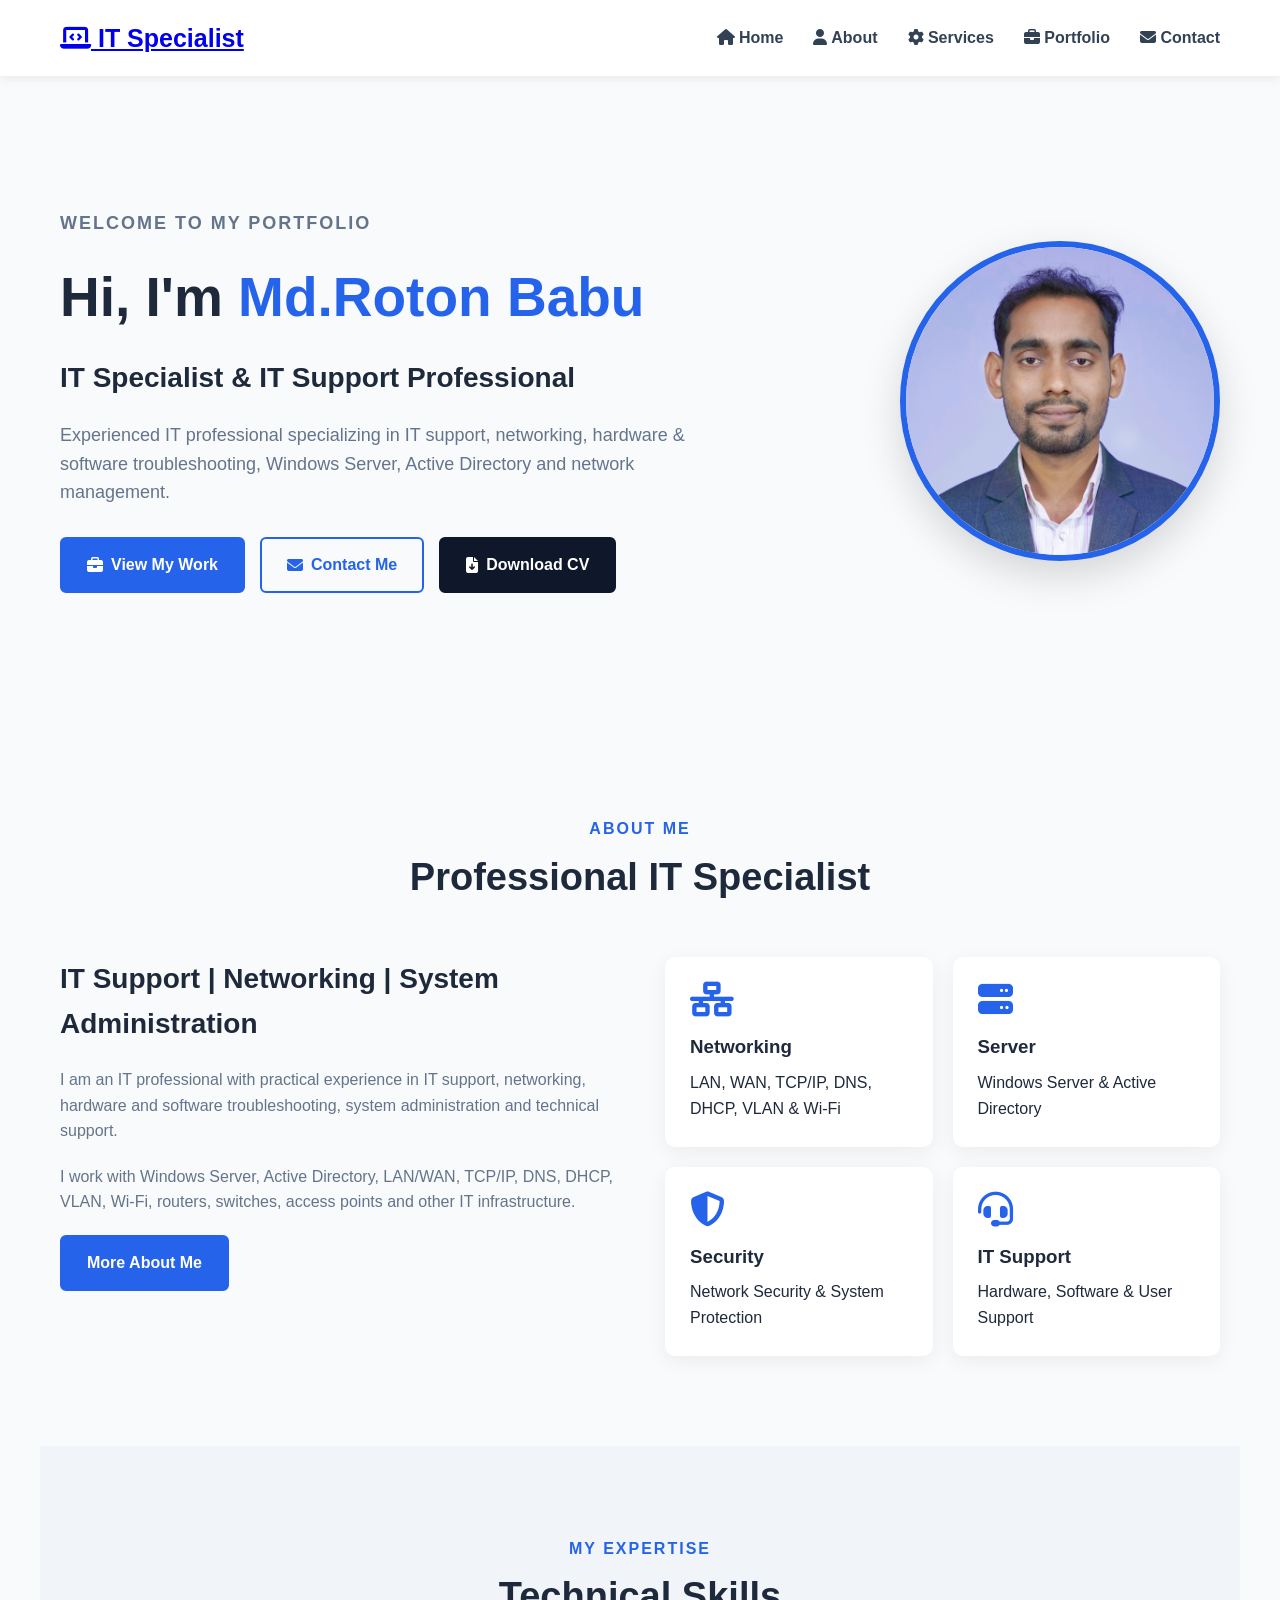
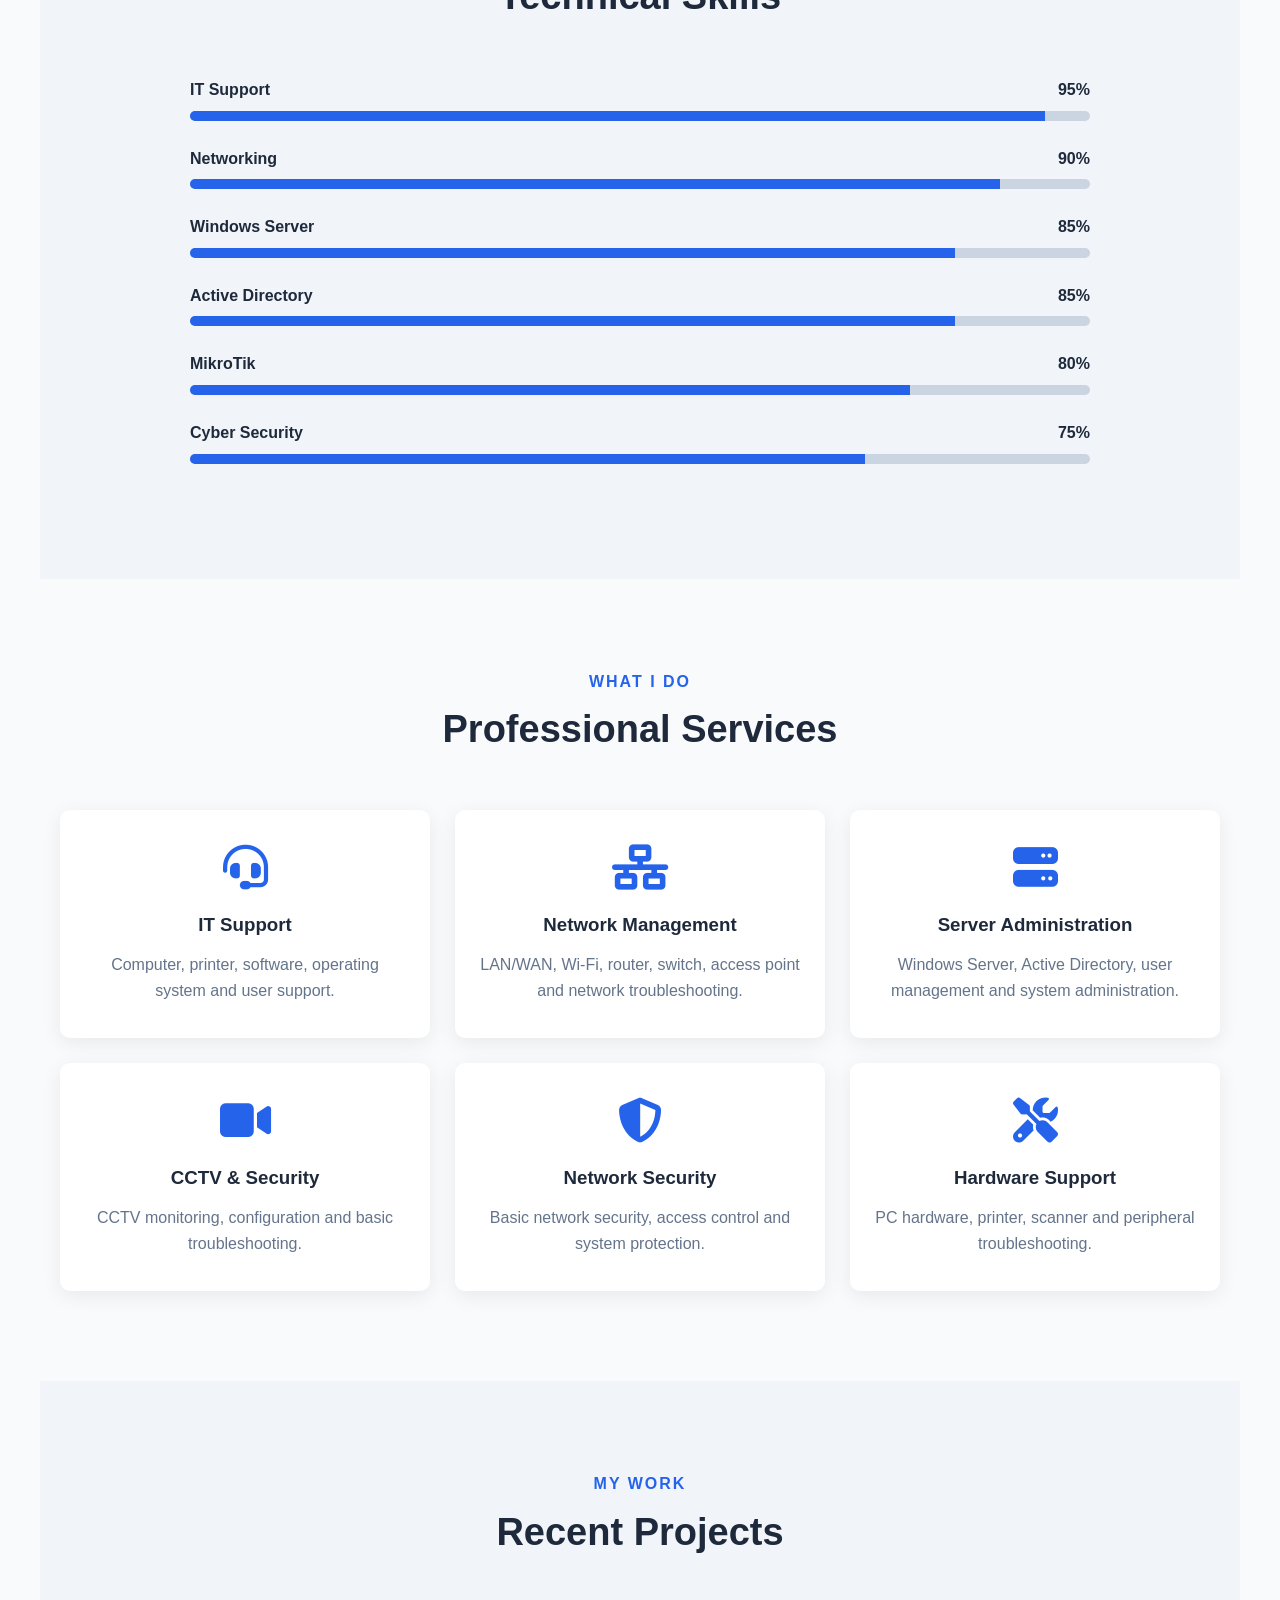
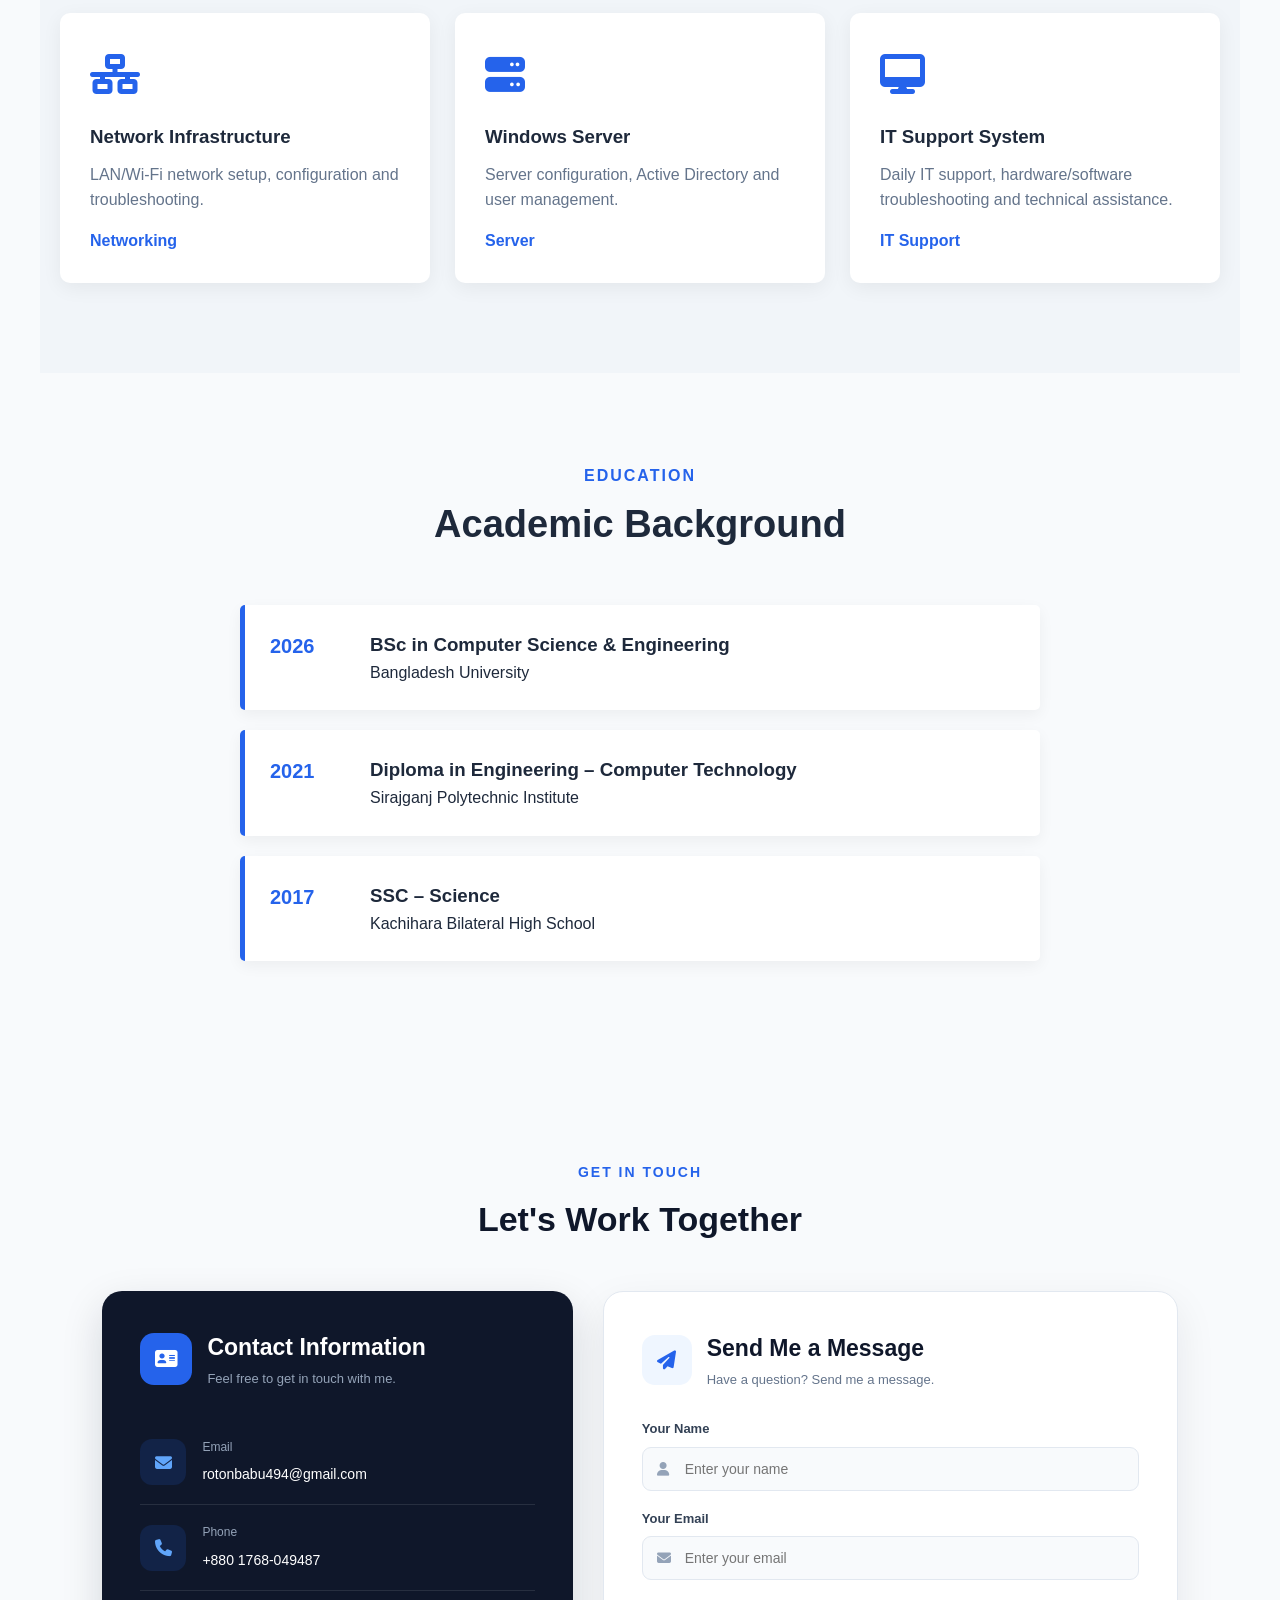
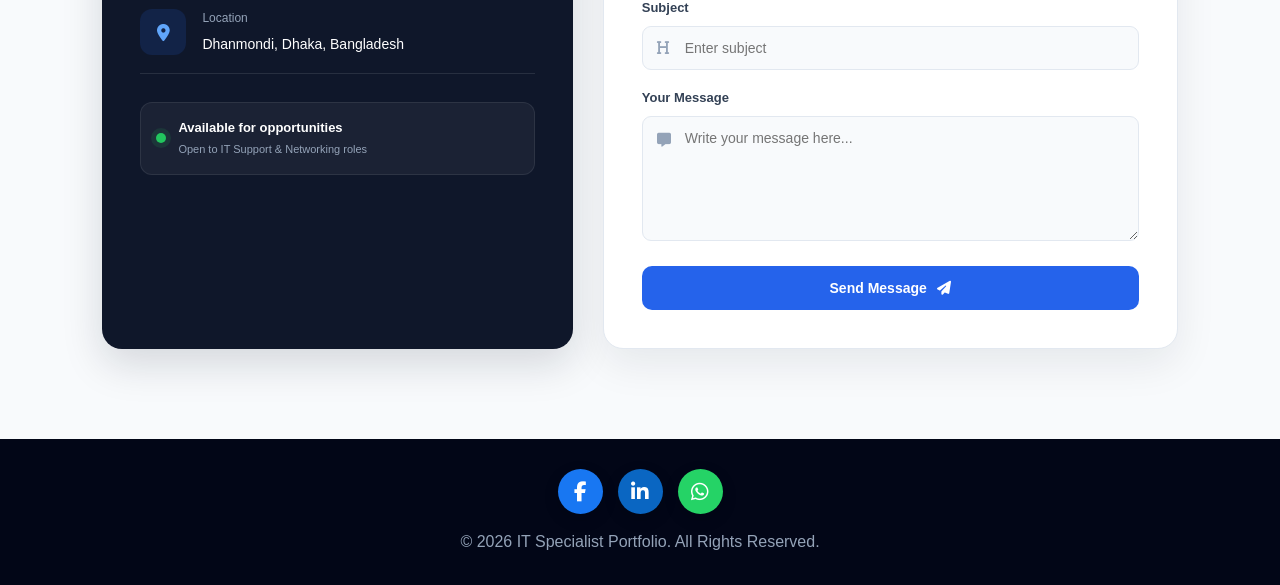
==== commit 8c5bdbf6: "Update index.html" ====
--- a/index.html
+++ b/index.html
@@ -142,7 +142,7 @@
 
     <div class="profile-circle">
 
-        <img src="images/profile.jpg"
+        <img src="profile.jpg"
              alt="Md. Roton Babu">
 
     </div>
@@ -826,4 +826,4 @@
 <script src="script.js"></script>
 
 </body>
-</html>+</html>
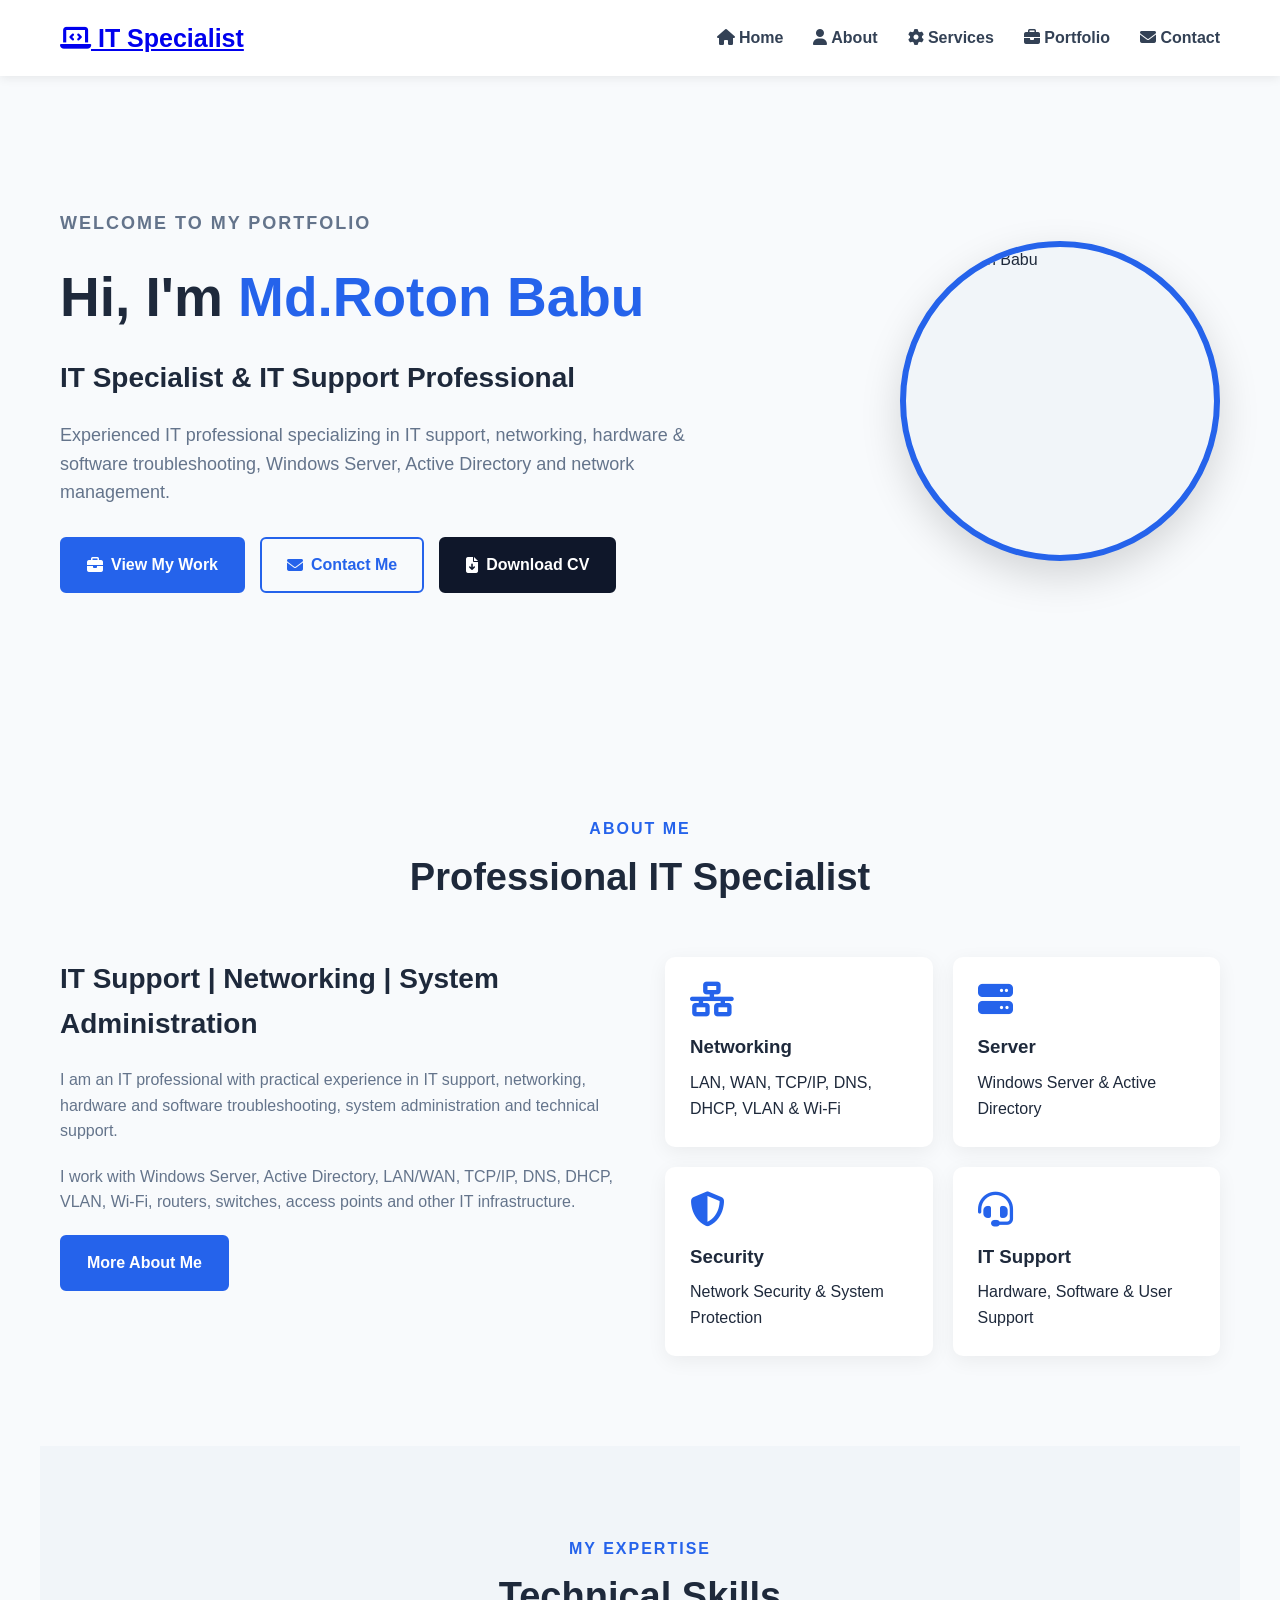
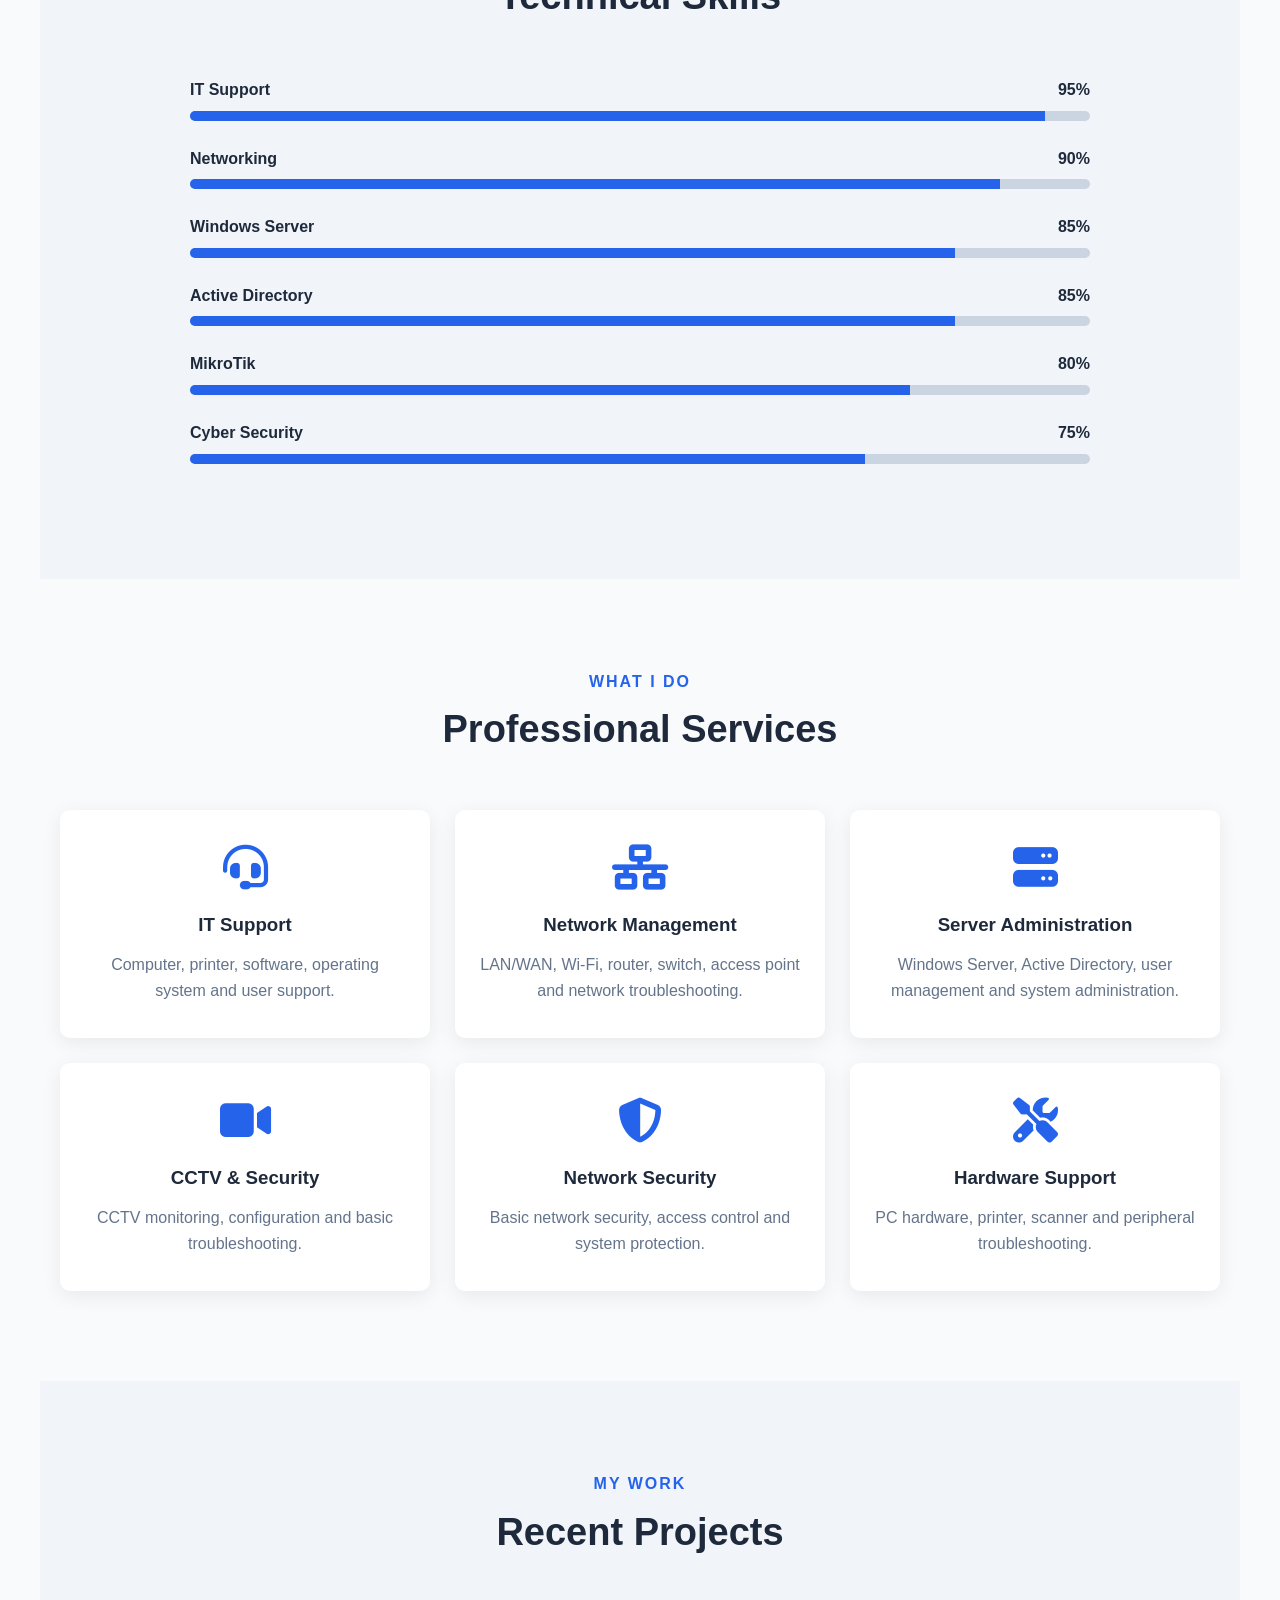
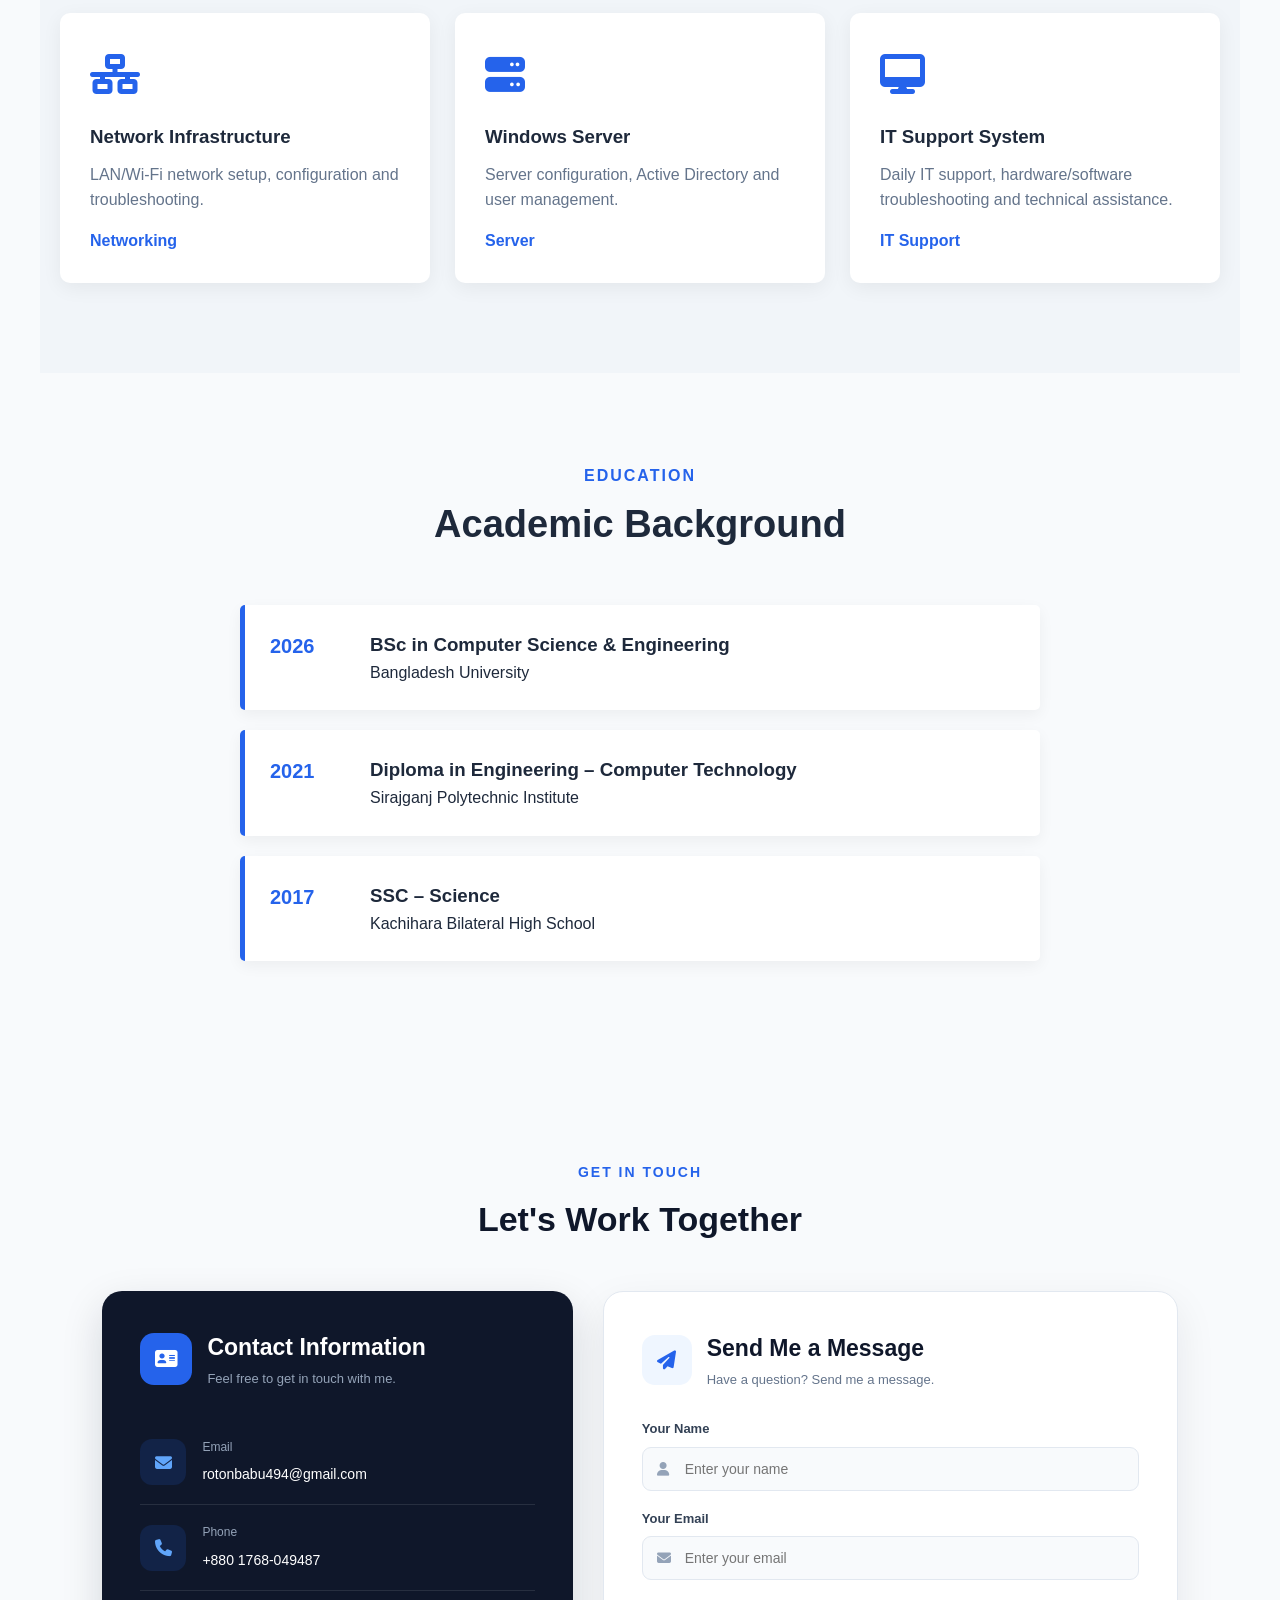
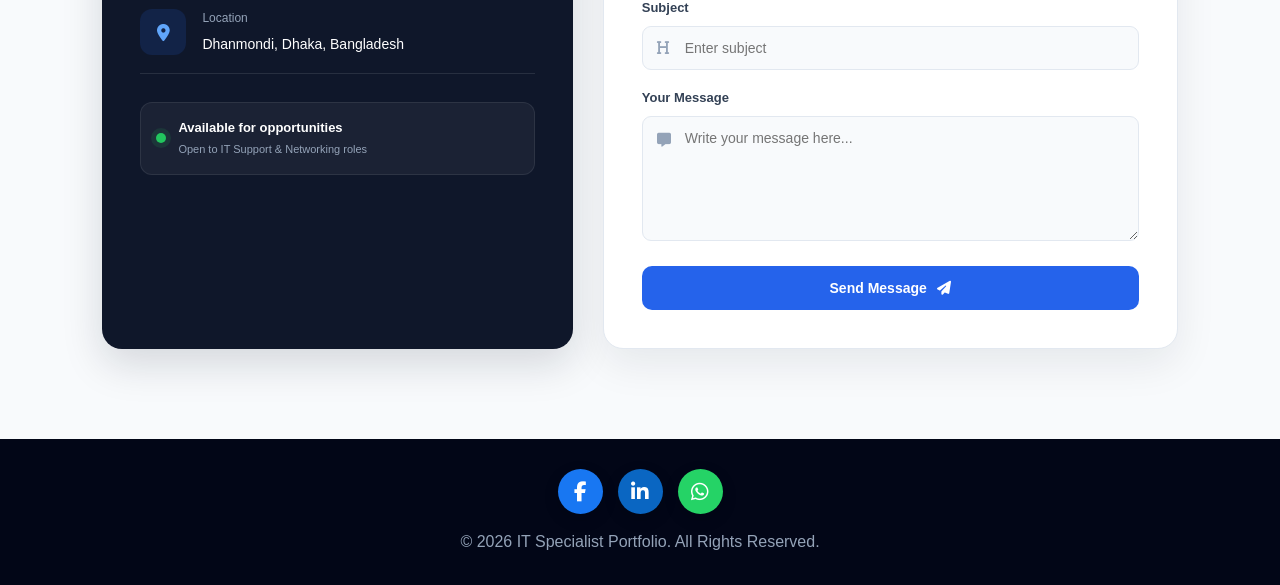
==== commit 90085744: "Update index.html" ====
--- a/index.html
+++ b/index.html
@@ -142,7 +142,7 @@
 
     <div class="profile-circle">
 
-        <img src="profile.jpg"
+        <img src="rotonbabu.github.io/profile.jpg"
              alt="Md. Roton Babu">
 
     </div>
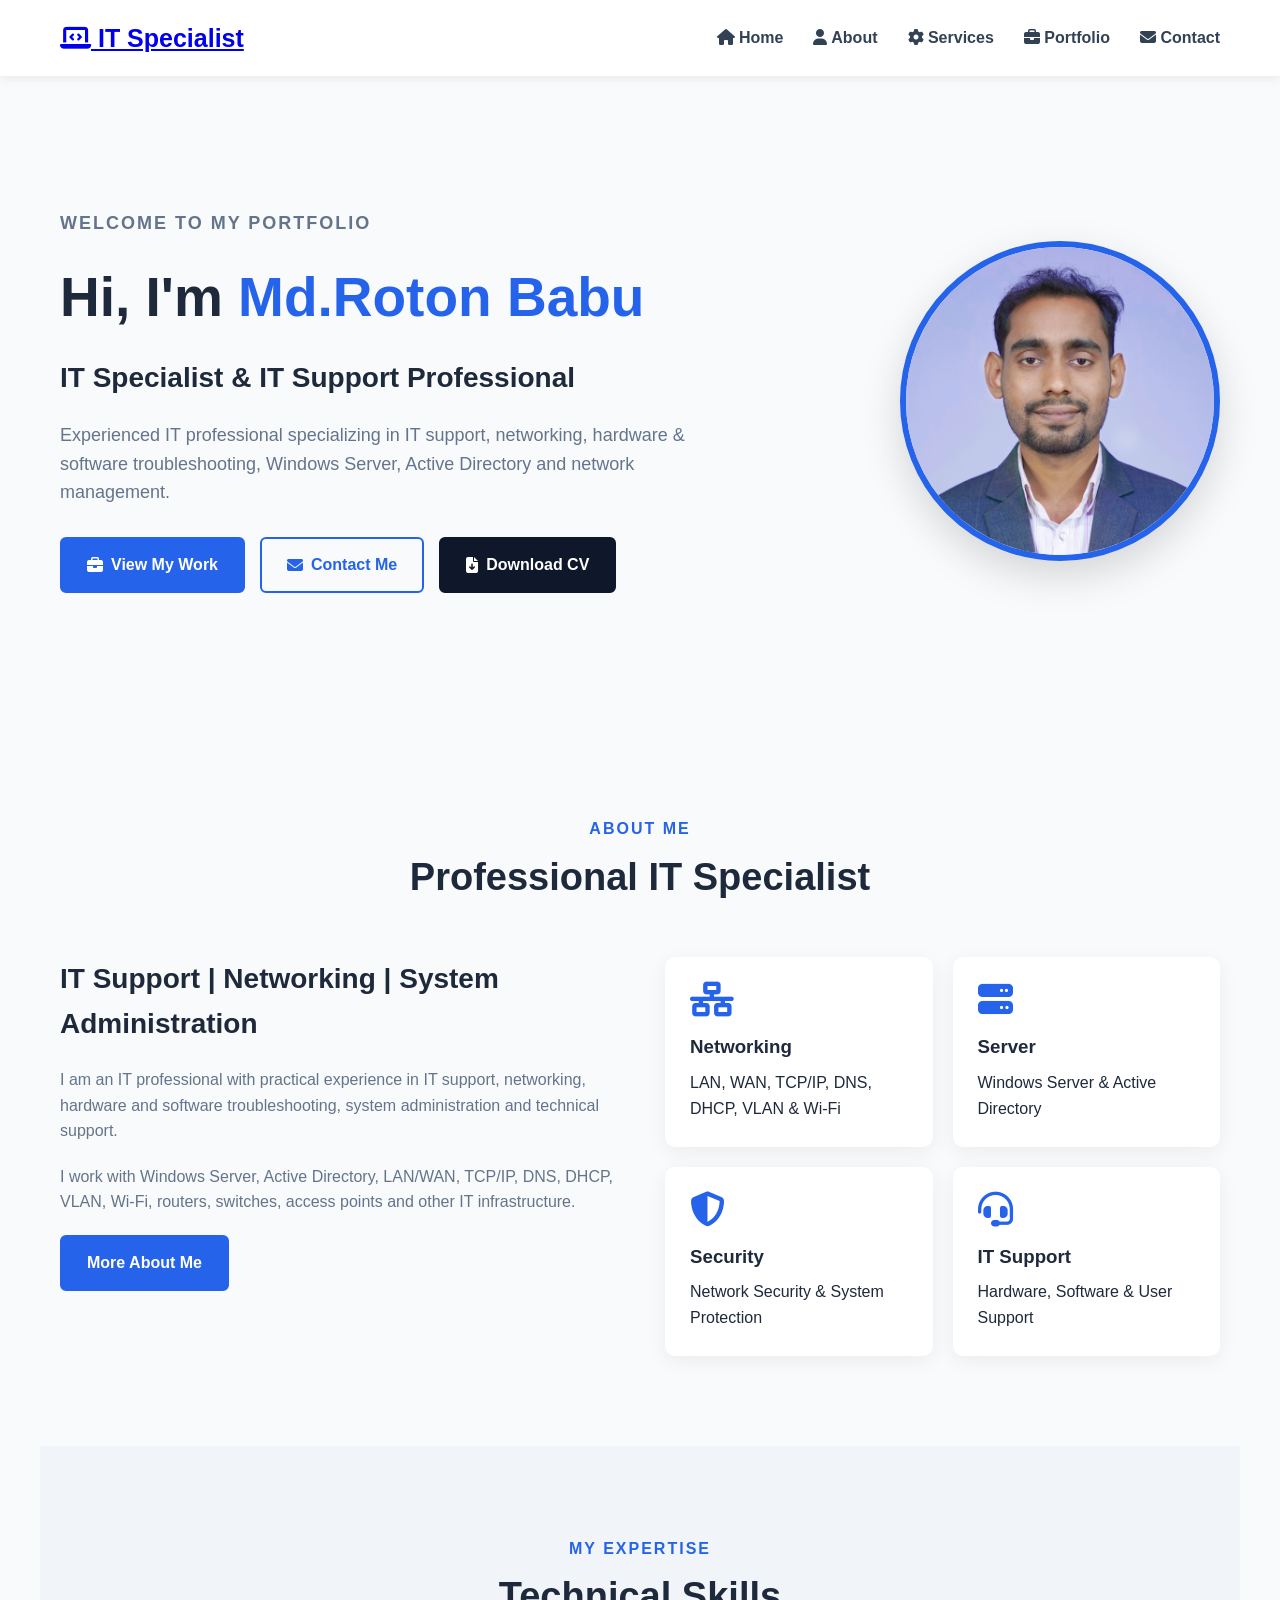
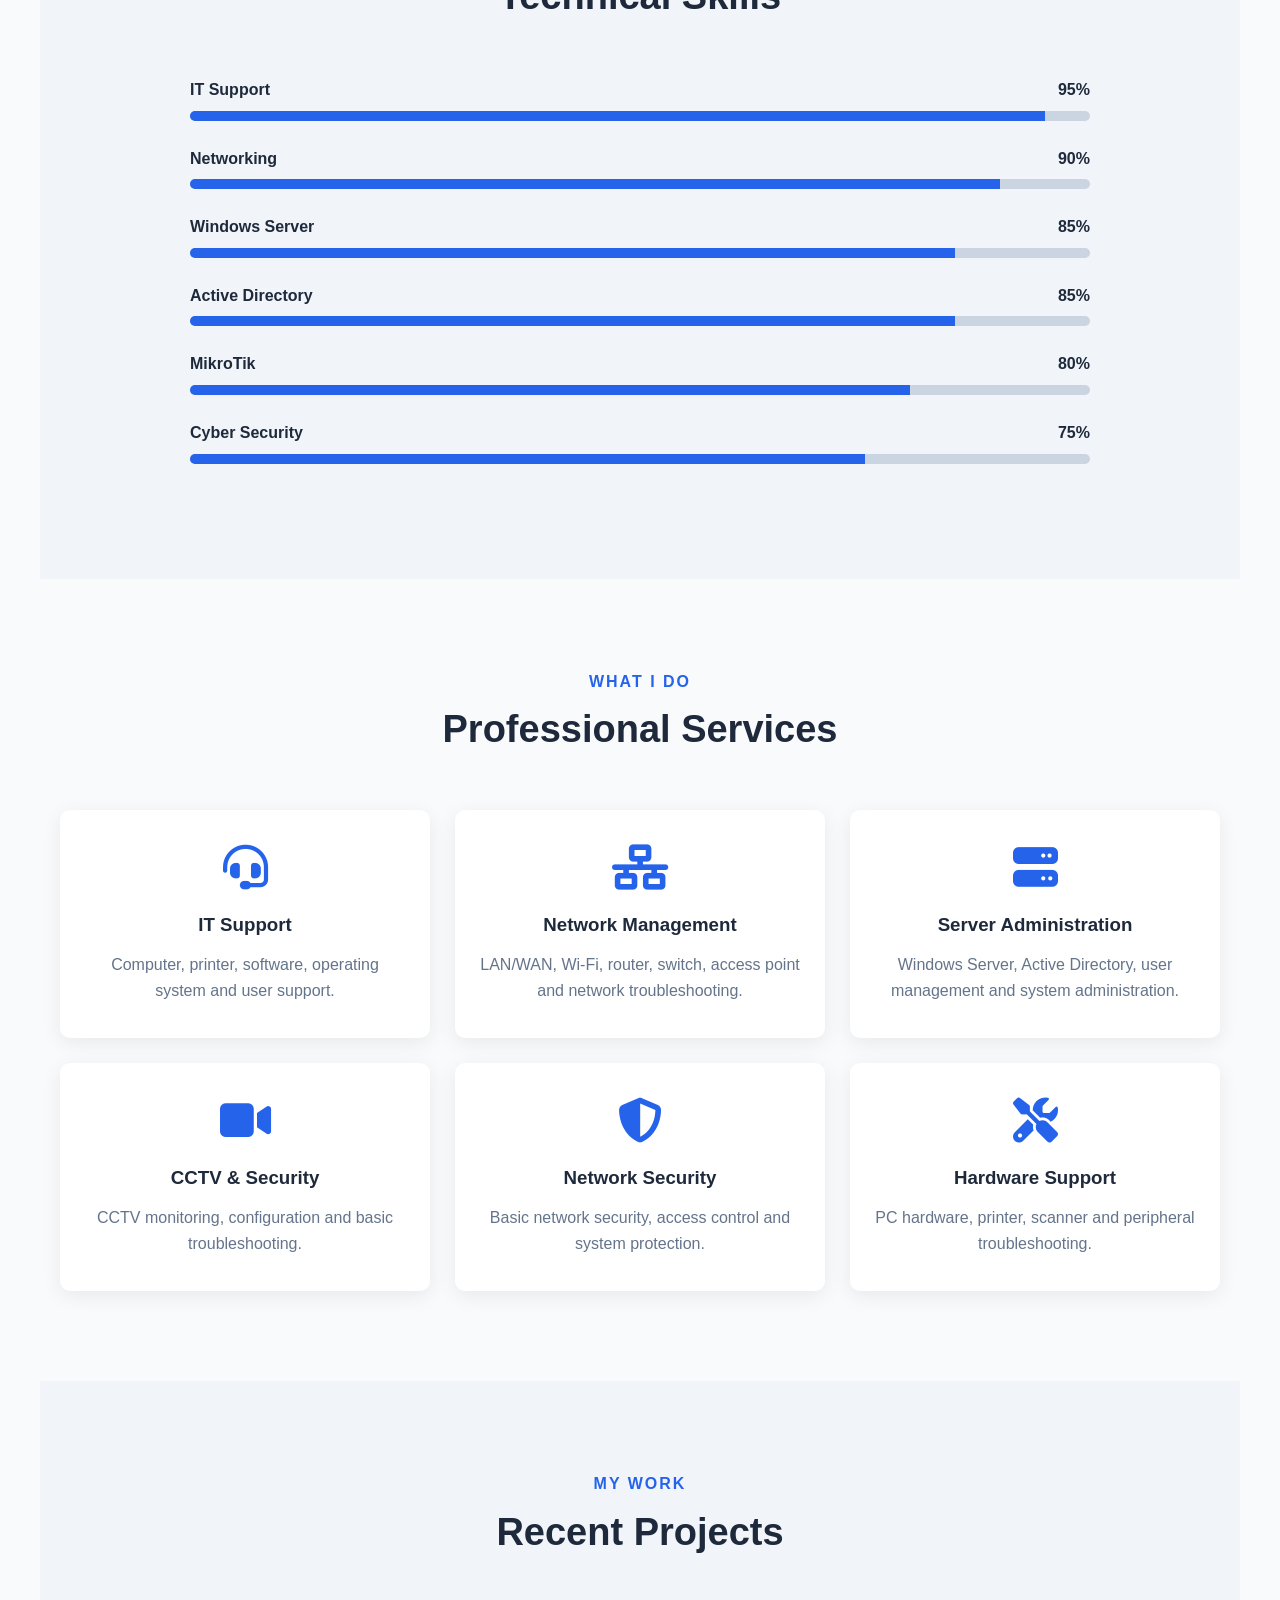
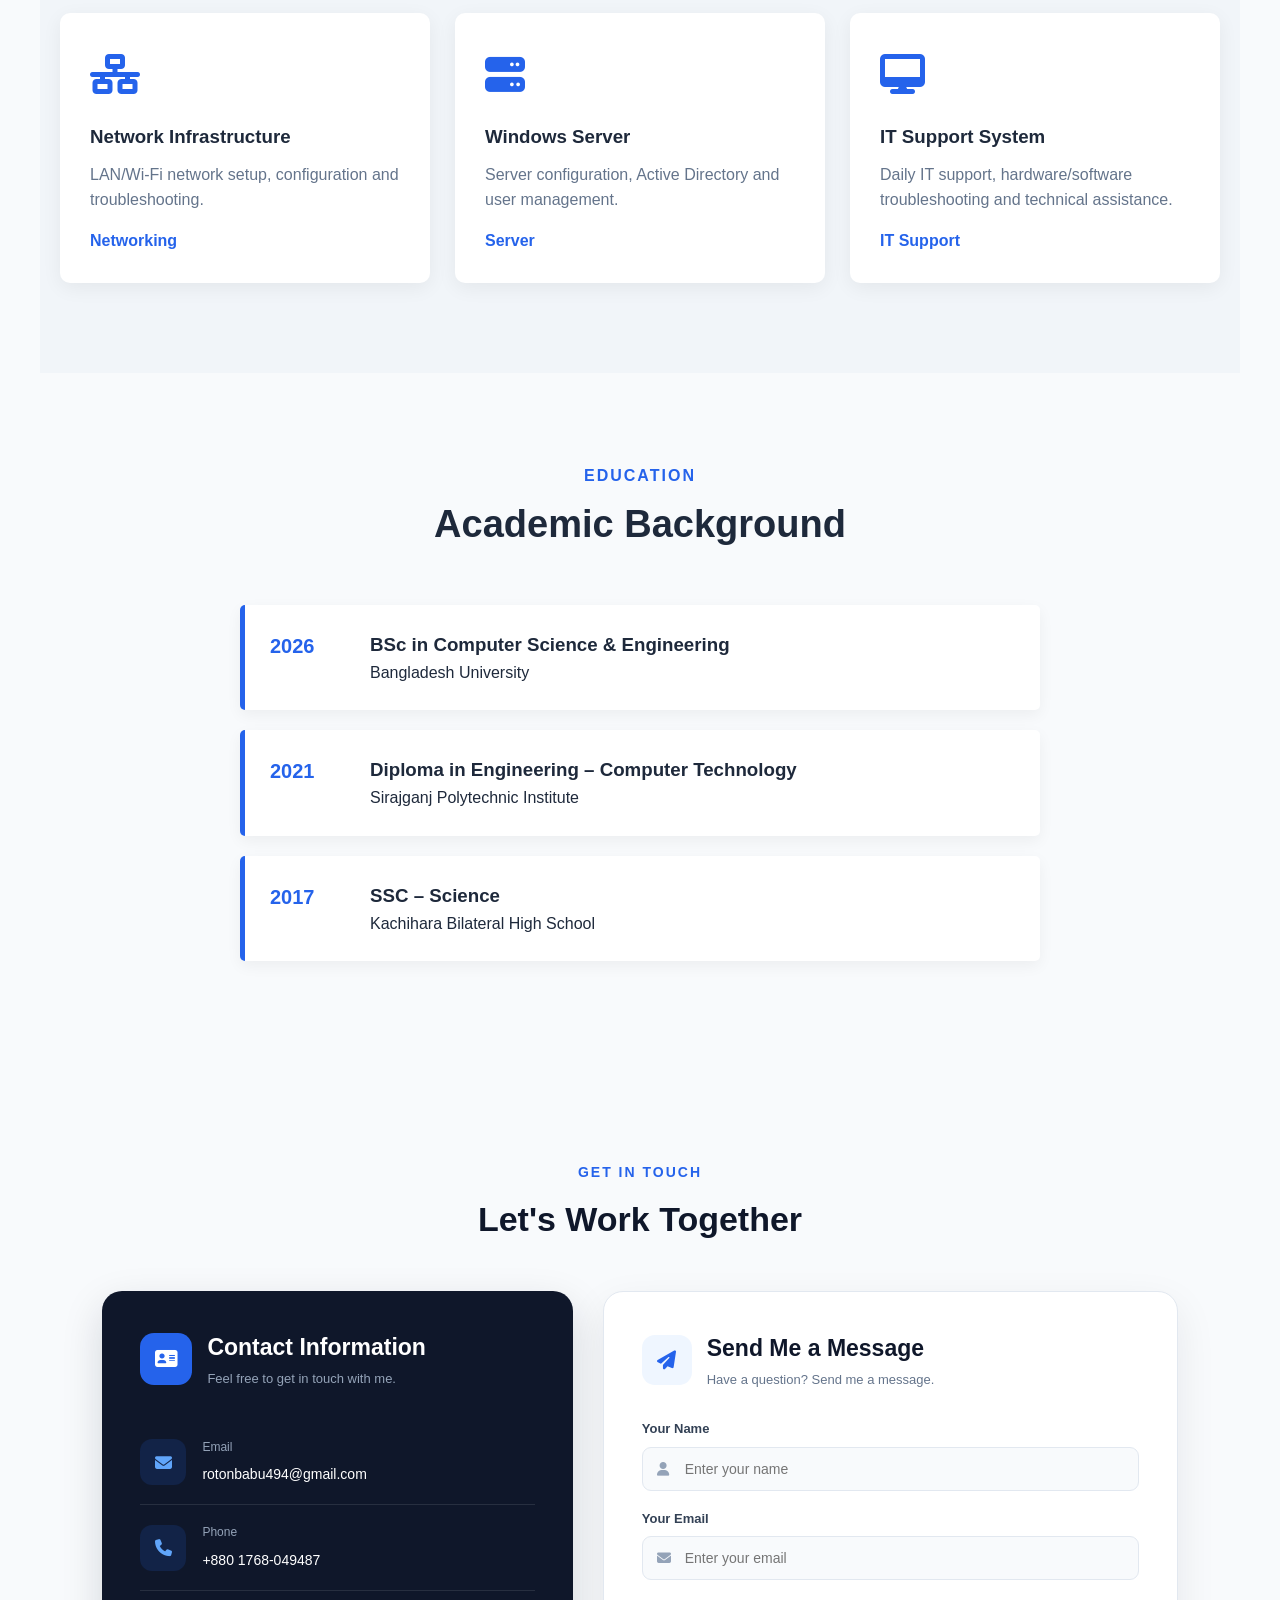
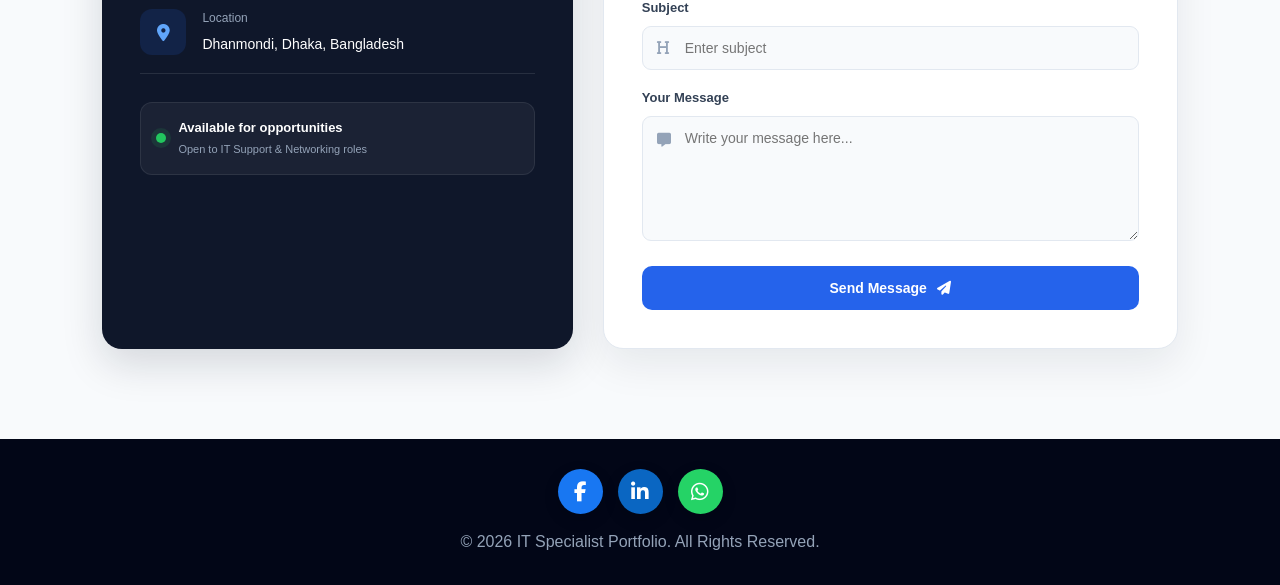
==== commit bf2e313c: "Update index.html" ====
--- a/index.html
+++ b/index.html
@@ -142,7 +142,7 @@
 
     <div class="profile-circle">
 
-        <img src="rotonbabu.github.io/profile.jpg"
+        <img src="profile.jpg"
              alt="Md. Roton Babu">
 
     </div>
